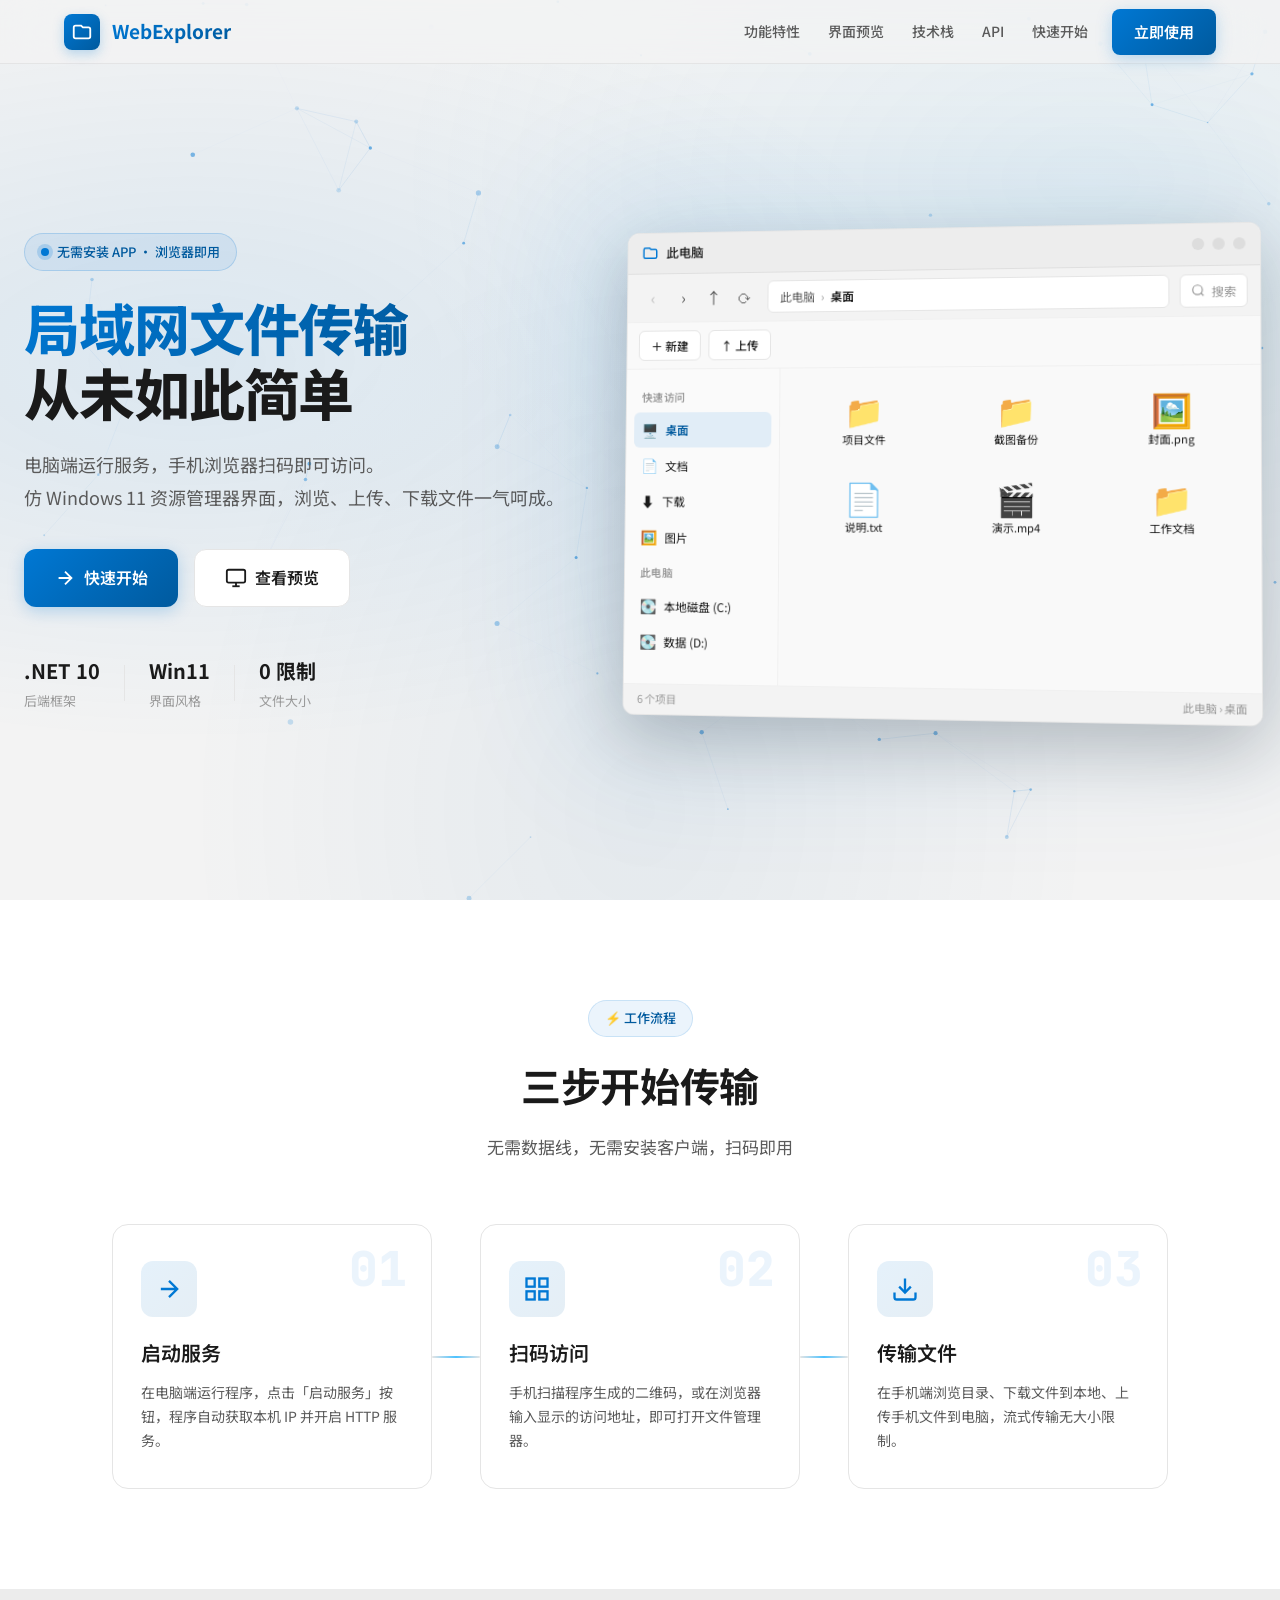
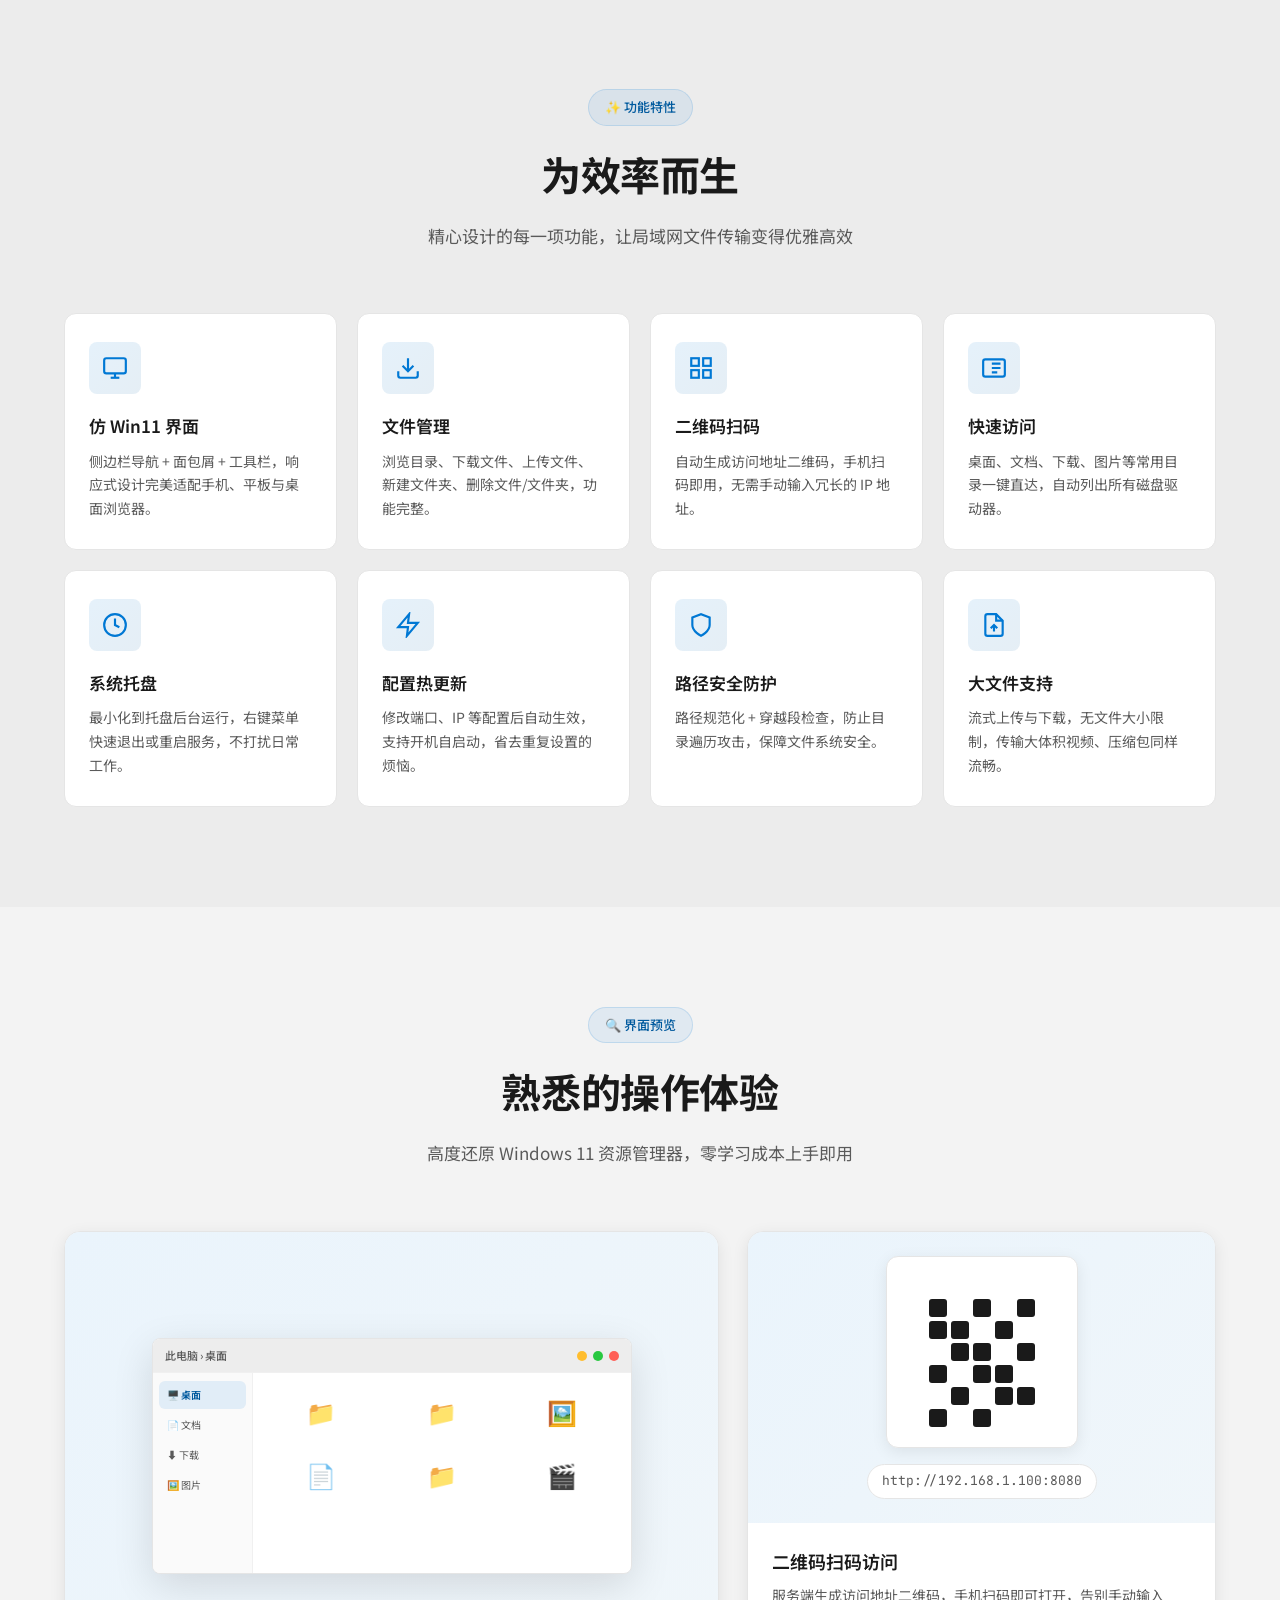
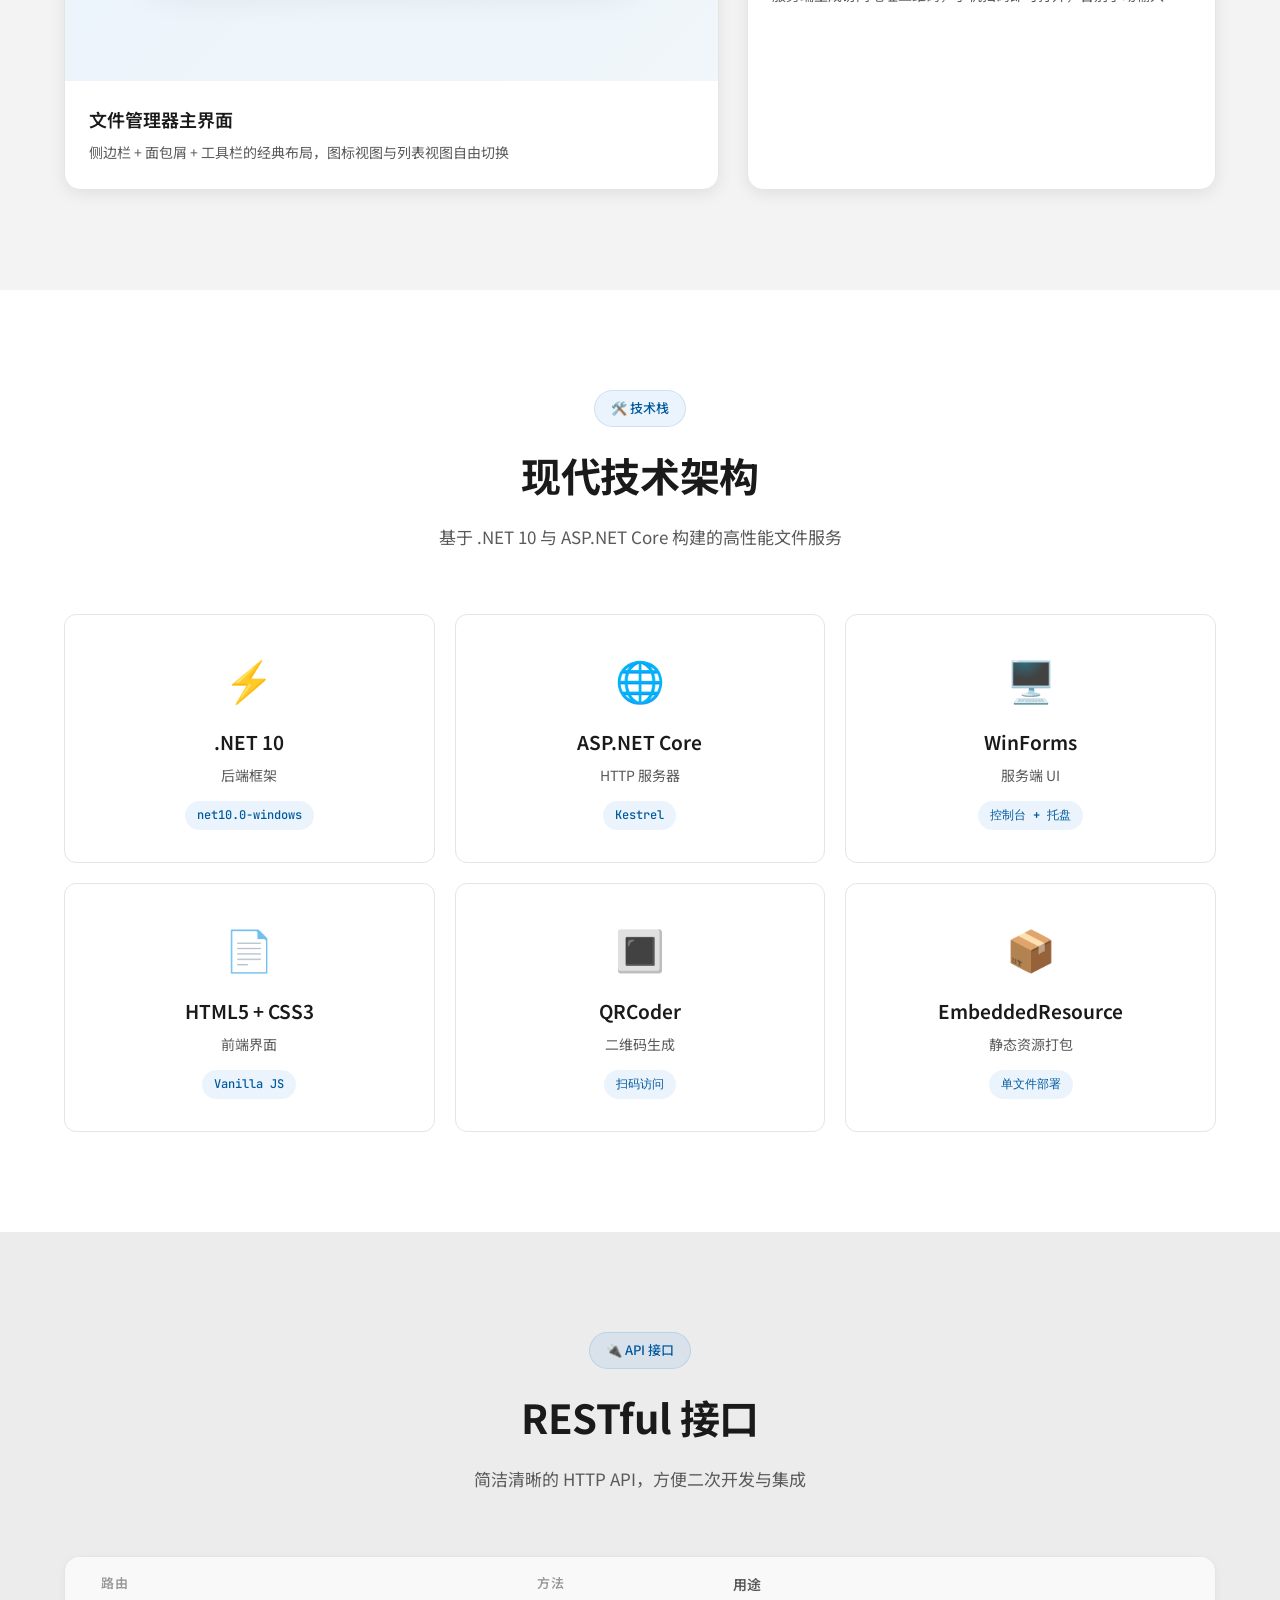
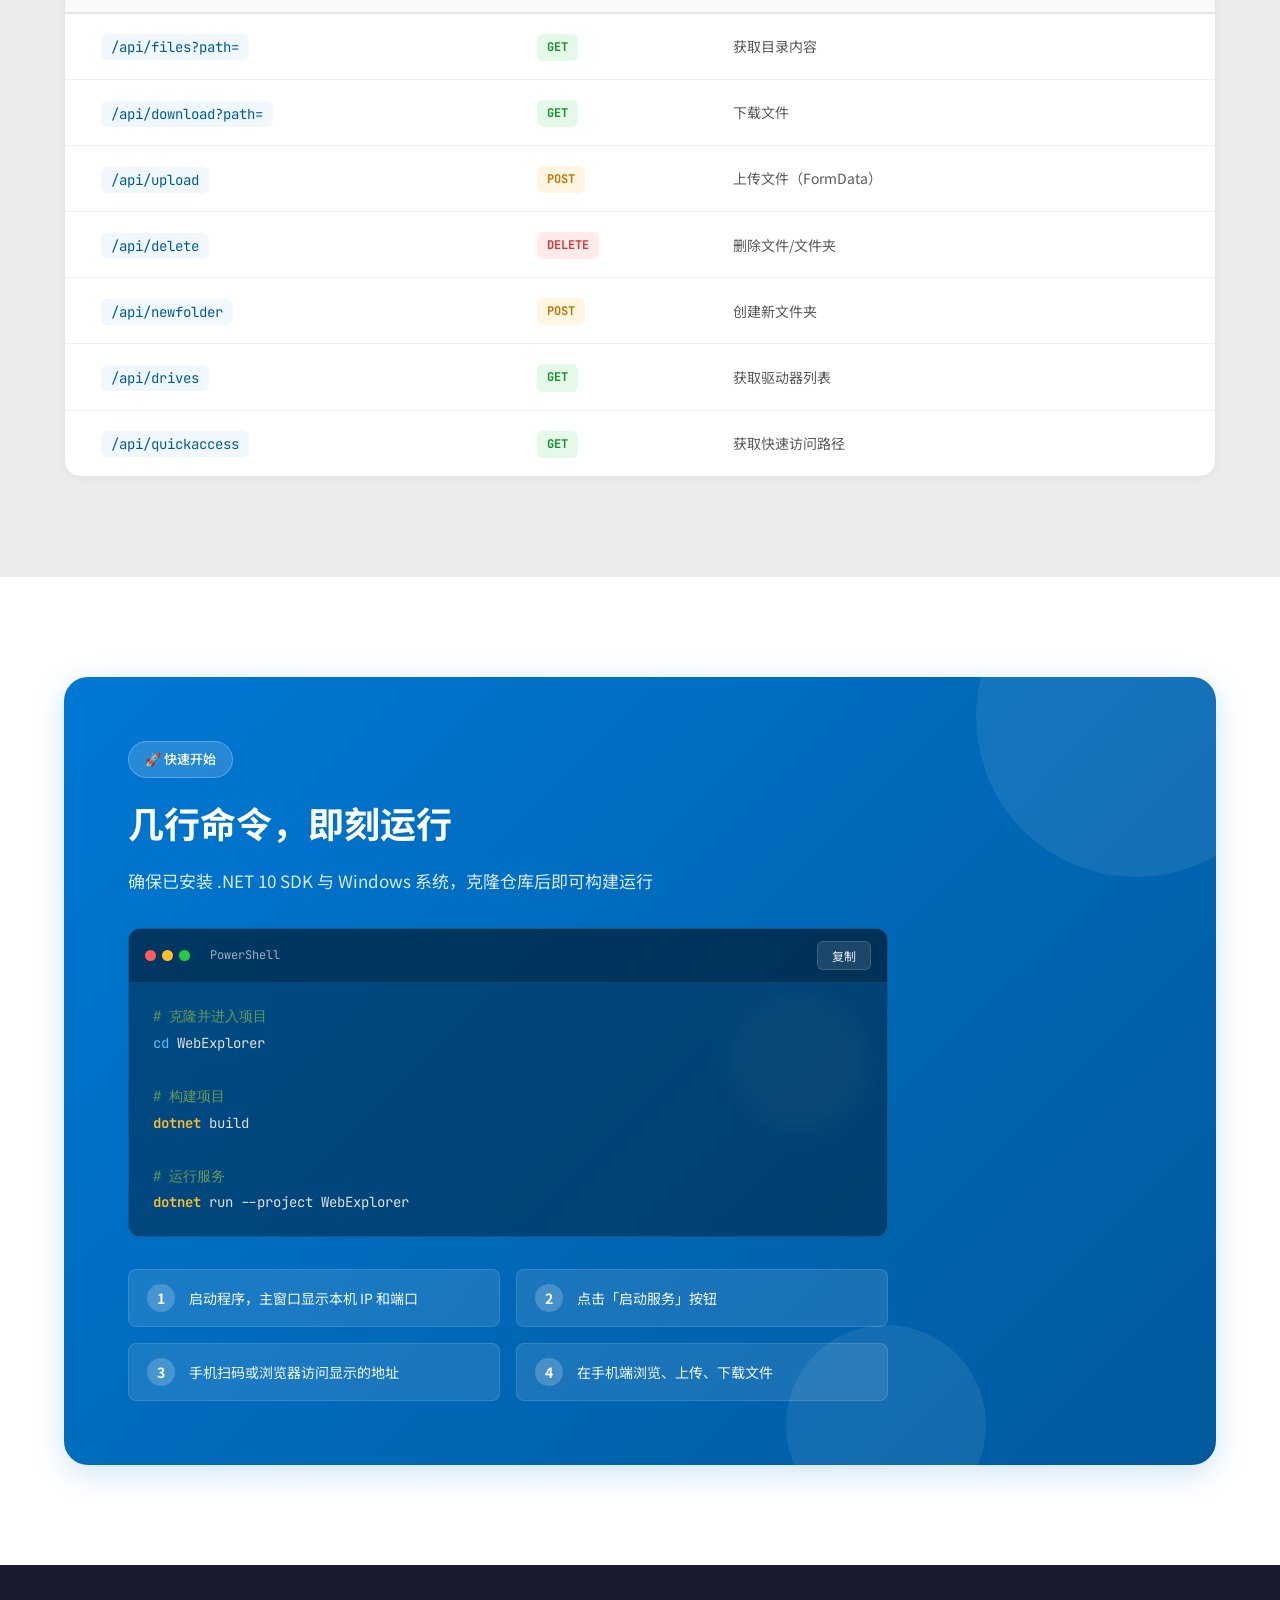
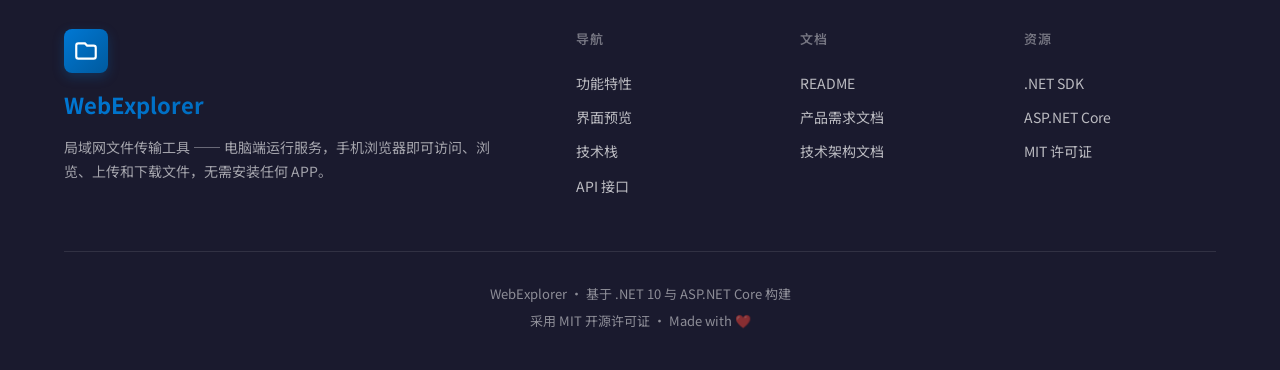
==== index.html @ f59bd594 "website" ====
<!DOCTYPE html>
<html lang="zh-CN">
<head>
    <meta charset="UTF-8">
    <meta name="viewport" content="width=device-width, initial-scale=1.0">
    <title>WebExplorer - 局域网文件传输工具</title>
    <meta name="description" content="电脑端运行服务，手机浏览器即可访问、浏览、上传和下载文件，无需安装任何 APP。">
    <link rel="stylesheet" href="styles.css">
    <link href="https://fonts.googleapis.com/css2?family=Noto+Sans+SC:wght@400;500;600;700;800&family=JetBrains+Mono:wght@400;500&display=swap" rel="stylesheet">
</head>
<body>
    <!-- 粒子背景画布 -->
    <canvas id="particleCanvas"></canvas>

    <!-- 导航栏 -->
    <nav class="navbar" id="navbar">
        <div class="nav-container">
            <div class="nav-brand">
                <div class="nav-logo">
                    <svg viewBox="0 0 24 24" fill="none" stroke="currentColor" stroke-width="2">
                        <path d="M3 7v10a2 2 0 002 2h14a2 2 0 002-2V9a2 2 0 00-2-2h-6l-2-2H5a2 2 0 00-2 2z"/>
                    </svg>
                </div>
                <span class="nav-title">WebExplorer</span>
            </div>
            <div class="nav-links">
                <a href="#features" class="nav-link">功能特性</a>
                <a href="#preview" class="nav-link">界面预览</a>
                <a href="#tech" class="nav-link">技术栈</a>
                <a href="#api" class="nav-link">API</a>
                <a href="#start" class="nav-link">快速开始</a>
            </div>
            <a href="#start" class="btn btn-primary nav-cta">
                <span>立即使用</span>
            </a>
            <button class="nav-menu-btn" id="navMenuBtn" aria-label="菜单">
                <span></span>
            </button>
        </div>
        <!-- 移动端菜单 -->
        <div class="nav-mobile" id="navMobile">
            <a href="#features" class="nav-mobile-link">功能特性</a>
            <a href="#preview" class="nav-mobile-link">界面预览</a>
            <a href="#tech" class="nav-mobile-link">技术栈</a>
            <a href="#api" class="nav-mobile-link">API</a>
            <a href="#start" class="nav-mobile-link">快速开始</a>
        </div>
    </nav>

    <!-- 英雄区域 -->
    <section class="hero">
        <div class="hero-bg"></div>
        <div class="hero-content">
            <div class="hero-badge">
                <span class="badge-dot"></span>
                <span>无需安装 APP · 浏览器即用</span>
            </div>
            <h1 class="hero-title">
                <span class="gradient-text">局域网文件传输</span>
                <br>从未如此简单
            </h1>
            <p class="hero-description">
                电脑端运行服务，手机浏览器扫码即可访问。<br>
                仿 Windows 11 资源管理器界面，浏览、上传、下载文件一气呵成。
            </p>
            <div class="hero-buttons">
                <a href="#start" class="btn btn-primary btn-large">
                    <svg class="btn-icon" viewBox="0 0 24 24" fill="none" stroke="currentColor" stroke-width="2">
                        <path d="M5 12h14M12 5l7 7-7 7"/>
                    </svg>
                    <span>快速开始</span>
                </a>
                <a href="#preview" class="btn btn-secondary btn-large">
                    <svg class="btn-icon" viewBox="0 0 24 24" fill="none" stroke="currentColor" stroke-width="2">
                        <rect x="2" y="3" width="20" height="14" rx="2"/>
                        <line x1="8" y1="21" x2="16" y2="21"/>
                        <line x1="12" y1="17" x2="12" y2="21"/>
                    </svg>
                    <span>查看预览</span>
                </a>
            </div>
            <div class="hero-stats">
                <div class="stat-item">
                    <span class="stat-value">.NET 10</span>
                    <span class="stat-label">后端框架</span>
                </div>
                <div class="stat-divider"></div>
                <div class="stat-item">
                    <span class="stat-value">Win11</span>
                    <span class="stat-label">界面风格</span>
                </div>
                <div class="stat-divider"></div>
                <div class="stat-item">
                    <span class="stat-value">0 限制</span>
                    <span class="stat-label">文件大小</span>
                </div>
            </div>
        </div>
        <!-- Win11 资源管理器 CSS 模型 -->
        <div class="hero-mockup">
            <div class="mockup-glow"></div>
            <div class="explorer-window">
                <div class="explorer-titlebar">
                    <div class="titlebar-left">
                        <div class="titlebar-icon">
                            <svg viewBox="0 0 24 24" fill="none" stroke="currentColor" stroke-width="2">
                                <path d="M3 7v10a2 2 0 002 2h14a2 2 0 002-2V9a2 2 0 00-2-2h-6l-2-2H5a2 2 0 00-2 2z"/>
                            </svg>
                        </div>
                        <span>此电脑</span>
                    </div>
                    <div class="titlebar-controls">
                        <span class="ctrl-min"></span>
                        <span class="ctrl-max"></span>
                        <span class="ctrl-close"></span>
                    </div>
                </div>
                <div class="explorer-toolbar">
                    <div class="toolbar-nav-btns">
                        <span class="tb-btn disabled">‹</span>
                        <span class="tb-btn">›</span>
                        <span class="tb-btn">↑</span>
                        <span class="tb-btn">⟳</span>
                    </div>
                    <div class="toolbar-address">
                        <span class="addr-crumb">此电脑</span>
                        <span class="addr-sep">›</span>
                        <span class="addr-crumb active">桌面</span>
                    </div>
                    <div class="toolbar-search">
                        <svg viewBox="0 0 24 24" width="14" height="14" fill="none" stroke="currentColor" stroke-width="2"><circle cx="11" cy="11" r="8"/><line x1="21" y1="21" x2="16.65" y2="16.65"/></svg>
                        <span>搜索</span>
                    </div>
                </div>
                <div class="explorer-actionbar">
                    <span class="action-chip">＋ 新建</span>
                    <span class="action-chip">↑ 上传</span>
                </div>
                <div class="explorer-body">
                    <div class="explorer-sidebar">
                        <div class="sb-section">快速访问</div>
                        <div class="sb-item active">
                            <span class="sb-icon">🖥️</span> 桌面
                        </div>
                        <div class="sb-item">
                            <span class="sb-icon">📄</span> 文档
                        </div>
                        <div class="sb-item">
                            <span class="sb-icon">⬇️</span> 下载
                        </div>
                        <div class="sb-item">
                            <span class="sb-icon">🖼️</span> 图片
                        </div>
                        <div class="sb-section">此电脑</div>
                        <div class="sb-item">
                            <span class="sb-icon">💽</span> 本地磁盘 (C:)
                        </div>
                        <div class="sb-item">
                            <span class="sb-icon">💽</span> 数据 (D:)
                        </div>
                    </div>
                    <div class="explorer-files">
                        <div class="file-tile folder">
                            <div class="file-icon">📁</div>
                            <div class="file-name">项目文件</div>
                        </div>
                        <div class="file-tile folder">
                            <div class="file-icon">📁</div>
                            <div class="file-name">截图备份</div>
                        </div>
                        <div class="file-tile">
                            <div class="file-icon img">🖼️</div>
                            <div class="file-name">封面.png</div>
                        </div>
                        <div class="file-tile">
                            <div class="file-icon doc">📄</div>
                            <div class="file-name">说明.txt</div>
                        </div>
                        <div class="file-tile">
                            <div class="file-icon vid">🎬</div>
                            <div class="file-name">演示.mp4</div>
                        </div>
                        <div class="file-tile folder">
                            <div class="file-icon">📁</div>
                            <div class="file-name">工作文档</div>
                        </div>
                    </div>
                </div>
                <div class="explorer-statusbar">
                    <span>6 个项目</span>
                    <span class="sb-status-path">此电脑 › 桌面</span>
                </div>
            </div>
        </div>
    </section>

    <!-- 工作流程 -->
    <section class="workflow">
        <div class="container">
            <div class="section-header">
                <span class="section-badge">⚡ 工作流程</span>
                <h2 class="section-title">三步开始传输</h2>
                <p class="section-description">无需数据线，无需安装客户端，扫码即用</p>
            </div>
            <div class="workflow-steps">
                <div class="step-card">
                    <div class="step-number">01</div>
                    <div class="step-icon">
                        <svg viewBox="0 0 24 24" fill="none" stroke="currentColor" stroke-width="2">
                            <path d="M5 12h14M12 5l7 7-7 7"/>
                        </svg>
                    </div>
                    <h3 class="step-title">启动服务</h3>
                    <p class="step-desc">在电脑端运行程序，点击「启动服务」按钮，程序自动获取本机 IP 并开启 HTTP 服务。</p>
                </div>
                <div class="step-connector"></div>
                <div class="step-card">
                    <div class="step-number">02</div>
                    <div class="step-icon">
                        <svg viewBox="0 0 24 24" fill="none" stroke="currentColor" stroke-width="2">
                            <rect x="3" y="3" width="7" height="7"/>
                            <rect x="14" y="3" width="7" height="7"/>
                            <rect x="3" y="14" width="7" height="7"/>
                            <rect x="14" y="14" width="7" height="7"/>
                        </svg>
                    </div>
                    <h3 class="step-title">扫码访问</h3>
                    <p class="step-desc">手机扫描程序生成的二维码，或在浏览器输入显示的访问地址，即可打开文件管理器。</p>
                </div>
                <div class="step-connector"></div>
                <div class="step-card">
                    <div class="step-number">03</div>
                    <div class="step-icon">
                        <svg viewBox="0 0 24 24" fill="none" stroke="currentColor" stroke-width="2">
                            <path d="M21 15v4a2 2 0 01-2 2H5a2 2 0 01-2-2v-4"/>
                            <polyline points="7 10 12 15 17 10"/>
                            <line x1="12" y1="15" x2="12" y2="3"/>
                        </svg>
                    </div>
                    <h3 class="step-title">传输文件</h3>
                    <p class="step-desc">在手机端浏览目录、下载文件到本地、上传手机文件到电脑，流式传输无大小限制。</p>
                </div>
            </div>
        </div>
    </section>

    <!-- 功能特性 -->
    <section class="features" id="features">
        <div class="container">
            <div class="section-header">
                <span class="section-badge">✨ 功能特性</span>
                <h2 class="section-title">为效率而生</h2>
                <p class="section-description">精心设计的每一项功能，让局域网文件传输变得优雅高效</p>
            </div>
            <div class="features-grid">
                <div class="feature-card">
                    <div class="feature-icon">
                        <svg viewBox="0 0 24 24" fill="none" stroke="currentColor" stroke-width="2">
                            <rect x="2" y="3" width="20" height="14" rx="2"/>
                            <line x1="8" y1="21" x2="16" y2="21"/>
                            <line x1="12" y1="17" x2="12" y2="21"/>
                        </svg>
                    </div>
                    <h3 class="feature-title">仿 Win11 界面</h3>
                    <p class="feature-description">侧边栏导航 + 面包屑 + 工具栏，响应式设计完美适配手机、平板与桌面浏览器。</p>
                </div>
                <div class="feature-card">
                    <div class="feature-icon">
                        <svg viewBox="0 0 24 24" fill="none" stroke="currentColor" stroke-width="2">
                            <path d="M21 15v4a2 2 0 01-2 2H5a2 2 0 01-2-2v-4"/>
                            <polyline points="7 10 12 15 17 10"/>
                            <line x1="12" y1="15" x2="12" y2="3"/>
                        </svg>
                    </div>
                    <h3 class="feature-title">文件管理</h3>
                    <p class="feature-description">浏览目录、下载文件、上传文件、新建文件夹、删除文件/文件夹，功能完整。</p>
                </div>
                <div class="feature-card">
                    <div class="feature-icon">
                        <svg viewBox="0 0 24 24" fill="none" stroke="currentColor" stroke-width="2">
                            <rect x="3" y="3" width="7" height="7"/>
                            <rect x="14" y="3" width="7" height="7"/>
                            <rect x="3" y="14" width="7" height="7"/>
                            <rect x="14" y="14" width="7" height="7"/>
                        </svg>
                    </div>
                    <h3 class="feature-title">二维码扫码</h3>
                    <p class="feature-description">自动生成访问地址二维码，手机扫码即用，无需手动输入冗长的 IP 地址。</p>
                </div>
                <div class="feature-card">
                    <div class="feature-icon">
                        <svg viewBox="0 0 24 24" fill="none" stroke="currentColor" stroke-width="2">
                            <rect x="2" y="4" width="20" height="16" rx="2"/>
                            <path d="M6 8h.01M6 12h.01M6 16h.01"/>
                            <path d="M10 8h8M10 12h8M10 16h5"/>
                        </svg>
                    </div>
                    <h3 class="feature-title">快速访问</h3>
                    <p class="feature-description">桌面、文档、下载、图片等常用目录一键直达，自动列出所有磁盘驱动器。</p>
                </div>
                <div class="feature-card">
                    <div class="feature-icon">
                        <svg viewBox="0 0 24 24" fill="none" stroke="currentColor" stroke-width="2">
                            <circle cx="12" cy="12" r="10"/>
                            <polyline points="12 6 12 12 16 14"/>
                        </svg>
                    </div>
                    <h3 class="feature-title">系统托盘</h3>
                    <p class="feature-description">最小化到托盘后台运行，右键菜单快速退出或重启服务，不打扰日常工作。</p>
                </div>
                <div class="feature-card">
                    <div class="feature-icon">
                        <svg viewBox="0 0 24 24" fill="none" stroke="currentColor" stroke-width="2">
                            <path d="M13 2L3 14h9l-1 8 10-12h-9l1-8z"/>
                        </svg>
                    </div>
                    <h3 class="feature-title">配置热更新</h3>
                    <p class="feature-description">修改端口、IP 等配置后自动生效，支持开机自启动，省去重复设置的烦恼。</p>
                </div>
                <div class="feature-card">
                    <div class="feature-icon">
                        <svg viewBox="0 0 24 24" fill="none" stroke="currentColor" stroke-width="2">
                            <path d="M12 22s8-4 8-10V5l-8-3-8 3v7c0 6 8 10 8 10z"/>
                        </svg>
                    </div>
                    <h3 class="feature-title">路径安全防护</h3>
                    <p class="feature-description">路径规范化 + 穿越段检查，防止目录遍历攻击，保障文件系统安全。</p>
                </div>
                <div class="feature-card">
                    <div class="feature-icon">
                        <svg viewBox="0 0 24 24" fill="none" stroke="currentColor" stroke-width="2">
                            <path d="M14 2H6a2 2 0 00-2 2v16a2 2 0 002 2h12a2 2 0 002-2V8z"/>
                            <polyline points="14 2 14 8 20 8"/>
                            <line x1="12" y1="18" x2="12" y2="12"/>
                            <polyline points="9 15 12 12 15 15"/>
                        </svg>
                    </div>
                    <h3 class="feature-title">大文件支持</h3>
                    <p class="feature-description">流式上传与下载，无文件大小限制，传输大体积视频、压缩包同样流畅。</p>
                </div>
            </div>
        </div>
    </section>

    <!-- 界面预览 -->
    <section class="preview" id="preview">
        <div class="container">
            <div class="section-header">
                <span class="section-badge">🔍 界面预览</span>
                <h2 class="section-title">熟悉的操作体验</h2>
                <p class="section-description">高度还原 Windows 11 资源管理器，零学习成本上手即用</p>
            </div>
            <div class="preview-showcase">
                <div class="preview-card preview-main">
                    <div class="preview-image-wrapper">
                        <div class="preview-mockup-mini">
                            <div class="mini-window">
                                <div class="mini-titlebar">
                                    <span>此电脑 › 桌面</span>
                                    <div class="mini-controls"><span></span><span></span><span></span></div>
                                </div>
                                <div class="mini-body">
                                    <div class="mini-sidebar">
                                        <div class="mini-sb-item active">🖥️ 桌面</div>
                                        <div class="mini-sb-item">📄 文档</div>
                                        <div class="mini-sb-item">⬇️ 下载</div>
                                        <div class="mini-sb-item">🖼️ 图片</div>
                                    </div>
                                    <div class="mini-files">
                                        <div class="mini-file">📁</div>
                                        <div class="mini-file">📁</div>
                                        <div class="mini-file">🖼️</div>
                                        <div class="mini-file">📄</div>
                                        <div class="mini-file">📁</div>
                                        <div class="mini-file">🎬</div>
                                    </div>
                                </div>
                            </div>
                        </div>
                    </div>
                    <div class="preview-info">
                        <h3>文件管理器主界面</h3>
                        <p>侧边栏 + 面包屑 + 工具栏的经典布局，图标视图与列表视图自由切换</p>
                    </div>
                </div>
                <div class="preview-card preview-side">
                    <div class="preview-image-wrapper">
                        <div class="qr-mockup">
                            <div class="qr-grid">
                                <span></span><span></span><span></span><span></span><span></span><span></span><span></span>
                                <span></span><span class="on"></span><span></span><span class="on"></span><span></span><span class="on"></span><span></span>
                                <span></span><span class="on"></span><span class="on"></span><span></span><span class="on"></span><span></span><span></span>
                                <span></span><span></span><span class="on"></span><span class="on"></span><span></span><span class="on"></span><span></span>
                                <span></span><span class="on"></span><span></span><span class="on"></span><span class="on"></span><span></span><span></span>
                                <span></span><span></span><span class="on"></span><span></span><span class="on"></span><span class="on"></span><span></span>
                                <span></span><span class="on"></span><span></span><span class="on"></span><span></span><span></span><span></span>
                            </div>
                            <div class="qr-label">http://192.168.1.100:8080</div>
                        </div>
                    </div>
                    <div class="preview-info">
                        <h3>二维码扫码访问</h3>
                        <p>服务端生成访问地址二维码，手机扫码即可打开，告别手动输入</p>
                    </div>
                </div>
            </div>
        </div>
    </section>

    <!-- 技术栈 -->
    <section class="tech" id="tech">
        <div class="container">
            <div class="section-header">
                <span class="section-badge">🛠️ 技术栈</span>
                <h2 class="section-title">现代技术架构</h2>
                <p class="section-description">基于 .NET 10 与 ASP.NET Core 构建的高性能文件服务</p>
            </div>
            <div class="tech-grid">
                <div class="tech-card">
                    <div class="tech-icon">⚡</div>
                    <h3>.NET 10</h3>
                    <p>后端框架</p>
                    <span class="tech-tag">net10.0-windows</span>
                </div>
                <div class="tech-card">
                    <div class="tech-icon">🌐</div>
                    <h3>ASP.NET Core</h3>
                    <p>HTTP 服务器</p>
                    <span class="tech-tag">Kestrel</span>
                </div>
                <div class="tech-card">
                    <div class="tech-icon">🖥️</div>
                    <h3>WinForms</h3>
                    <p>服务端 UI</p>
                    <span class="tech-tag">控制台 + 托盘</span>
                </div>
                <div class="tech-card">
                    <div class="tech-icon">📄</div>
                    <h3>HTML5 + CSS3</h3>
                    <p>前端界面</p>
                    <span class="tech-tag">Vanilla JS</span>
                </div>
                <div class="tech-card">
                    <div class="tech-icon">🔳</div>
                    <h3>QRCoder</h3>
                    <p>二维码生成</p>
                    <span class="tech-tag">扫码访问</span>
                </div>
                <div class="tech-card">
                    <div class="tech-icon">📦</div>
                    <h3>EmbeddedResource</h3>
                    <p>静态资源打包</p>
                    <span class="tech-tag">单文件部署</span>
                </div>
            </div>
        </div>
    </section>

    <!-- API 接口 -->
    <section class="api" id="api">
        <div class="container">
            <div class="section-header">
                <span class="section-badge">🔌 API 接口</span>
                <h2 class="section-title">RESTful 接口</h2>
                <p class="section-description">简洁清晰的 HTTP API，方便二次开发与集成</p>
            </div>
            <div class="api-table">
                <div class="api-header">
                    <div class="api-col api-col-route">路由</div>
                    <div class="api-col api-col-method">方法</div>
                    <div class="api-col api-col-desc">用途</div>
                </div>
                <div class="api-row">
                    <div class="api-col api-col-route"><code>/api/files?path=</code></div>
                    <div class="api-col api-col-method"><span class="method-get">GET</span></div>
                    <div class="api-col api-col-desc">获取目录内容</div>
                </div>
                <div class="api-row">
                    <div class="api-col api-col-route"><code>/api/download?path=</code></div>
                    <div class="api-col api-col-method"><span class="method-get">GET</span></div>
                    <div class="api-col api-col-desc">下载文件</div>
                </div>
                <div class="api-row">
                    <div class="api-col api-col-route"><code>/api/upload</code></div>
                    <div class="api-col api-col-method"><span class="method-post">POST</span></div>
                    <div class="api-col api-col-desc">上传文件（FormData）</div>
                </div>
                <div class="api-row">
                    <div class="api-col api-col-route"><code>/api/delete</code></div>
                    <div class="api-col api-col-method"><span class="method-delete">DELETE</span></div>
                    <div class="api-col api-col-desc">删除文件/文件夹</div>
                </div>
                <div class="api-row">
                    <div class="api-col api-col-route"><code>/api/newfolder</code></div>
                    <div class="api-col api-col-method"><span class="method-post">POST</span></div>
                    <div class="api-col api-col-desc">创建新文件夹</div>
                </div>
                <div class="api-row">
                    <div class="api-col api-col-route"><code>/api/drives</code></div>
                    <div class="api-col api-col-method"><span class="method-get">GET</span></div>
                    <div class="api-col api-col-desc">获取驱动器列表</div>
                </div>
                <div class="api-row">
                    <div class="api-col api-col-route"><code>/api/quickaccess</code></div>
                    <div class="api-col api-col-method"><span class="method-get">GET</span></div>
                    <div class="api-col api-col-desc">获取快速访问路径</div>
                </div>
            </div>
        </div>
    </section>

    <!-- 快速开始 -->
    <section class="start" id="start">
        <div class="container">
            <div class="start-card">
                <div class="start-content">
                    <span class="section-badge">🚀 快速开始</span>
                    <h2 class="start-title">几行命令，即刻运行</h2>
                    <p class="start-desc">确保已安装 .NET 10 SDK 与 Windows 系统，克隆仓库后即可构建运行</p>
                    <div class="code-block">
                        <div class="code-header">
                            <span class="code-dots"><i></i><i></i><i></i></span>
                            <span class="code-title">PowerShell</span>
                            <button class="code-copy" id="codeCopy">复制</button>
                        </div>
                        <pre><code><span class="c-comment"># 克隆并进入项目</span>
<span class="c-fn">cd</span> WebExplorer

<span class="c-comment"># 构建项目</span>
<span class="c-cmd">dotnet</span> build

<span class="c-comment"># 运行服务</span>
<span class="c-cmd">dotnet</span> run --project WebExplorer</code></pre>
                    </div>
                    <div class="start-steps">
                        <div class="start-step">
                            <span class="step-num">1</span>
                            <span>启动程序，主窗口显示本机 IP 和端口</span>
                        </div>
                        <div class="start-step">
                            <span class="step-num">2</span>
                            <span>点击「启动服务」按钮</span>
                        </div>
                        <div class="start-step">
                            <span class="step-num">3</span>
                            <span>手机扫码或浏览器访问显示的地址</span>
                        </div>
                        <div class="start-step">
                            <span class="step-num">4</span>
                            <span>在手机端浏览、上传、下载文件</span>
                        </div>
                    </div>
                </div>
                <div class="start-decoration">
                    <div class="deco-circle"></div>
                    <div class="deco-circle"></div>
                    <div class="deco-circle"></div>
                </div>
            </div>
        </div>
    </section>

    <!-- 页脚 -->
    <footer class="footer">
        <div class="container">
            <div class="footer-content">
                <div class="footer-brand">
                    <div class="footer-logo">
                        <svg viewBox="0 0 24 24" fill="none" stroke="currentColor" stroke-width="2">
                            <path d="M3 7v10a2 2 0 002 2h14a2 2 0 002-2V9a2 2 0 00-2-2h-6l-2-2H5a2 2 0 00-2 2z"/>
                        </svg>
                    </div>
                    <span class="footer-title">WebExplorer</span>
                    <p class="footer-desc">局域网文件传输工具 —— 电脑端运行服务，手机浏览器即可访问、浏览、上传和下载文件，无需安装任何 APP。</p>
                </div>
                <div class="footer-links">
                    <div class="footer-links-group">
                        <h4>导航</h4>
                        <a href="#features">功能特性</a>
                        <a href="#preview">界面预览</a>
                        <a href="#tech">技术栈</a>
                        <a href="#api">API 接口</a>
                    </div>
                    <div class="footer-links-group">
                        <h4>文档</h4>
                        <a href="../README.md">README</a>
                        <a href="../documents/prd.md">产品需求文档</a>
                        <a href="../documents/tech-architecture.md">技术架构文档</a>
                    </div>
                    <div class="footer-links-group">
                        <h4>资源</h4>
                        <a href="https://dotnet.microsoft.com/" target="_blank">.NET SDK</a>
                        <a href="https://learn.microsoft.com/aspnet/core" target="_blank">ASP.NET Core</a>
                        <a href="../LICENSE.txt">MIT 许可证</a>
                    </div>
                </div>
            </div>
            <div class="footer-bottom">
                <p>WebExplorer · 基于 .NET 10 与 ASP.NET Core 构建</p>
                <p>采用 MIT 开源许可证 · Made with ❤️</p>
            </div>
        </div>
    </footer>

    <script src="script.js"></script>
</body>
</html>
---- styles.css ----
/* ============================================
   WebExplorer 网站样式
   基于 Fluent Design 设计系统 · Windows 11 风格
   ============================================ */

/* CSS 变量定义 */
:root {
    /* 主题色 - Windows 蓝 */
    --we-blue: #0078D4;
    --we-blue-light: #4CC2FF;
    --we-blue-dark: #005A9E;
    --we-blue-gradient: linear-gradient(135deg, #0078D4 0%, #005A9E 100%);
    --we-blue-glow: rgba(0, 120, 212, 0.25);

    /* 中性色 */
    --bg-primary: #F3F3F3;
    --bg-secondary: #ECECEC;
    --bg-card: #FFFFFF;
    --bg-dark: #1A1A2E;
    --text-primary: #1A1A1A;
    --text-secondary: #5A5A5A;
    --text-muted: #999999;
    --border-color: #E5E5E5;
    --border-light: #F0F0F0;

    /* 阴影 */
    --shadow-sm: 0 2px 8px rgba(0, 0, 0, 0.04);
    --shadow-md: 0 4px 16px rgba(0, 0, 0, 0.08);
    --shadow-lg: 0 12px 40px rgba(0, 0, 0, 0.12);
    --shadow-blue: 0 8px 32px rgba(0, 120, 212, 0.2);
    --shadow-window: 0 24px 64px rgba(0, 0, 0, 0.18);

    /* 圆角 */
    --radius-sm: 6px;
    --radius-md: 8px;
    --radius-lg: 12px;
    --radius-xl: 16px;
    --radius-2xl: 24px;

    /* 过渡 */
    --transition-fast: 0.15s ease;
    --transition-normal: 0.3s cubic-bezier(0.4, 0, 0.2, 1);
    --transition-slow: 0.5s ease;

    /* 布局 */
    --container-max: 1200px;
    --nav-height: 64px;
}

/* 重置样式 */
*, *::before, *::after {
    margin: 0;
    padding: 0;
    box-sizing: border-box;
}

html {
    scroll-behavior: smooth;
}

body {
    font-family: 'Noto Sans SC', -apple-system, BlinkMacSystemFont, 'Segoe UI', sans-serif;
    background: var(--bg-primary);
    color: var(--text-primary);
    line-height: 1.6;
    overflow-x: hidden;
}

a {
    text-decoration: none;
    color: inherit;
}

/* 粒子背景画布 */
#particleCanvas {
    position: fixed;
    top: 0;
    left: 0;
    width: 100%;
    height: 100%;
    z-index: 0;
    pointer-events: none;
}

/* ============================================
   导航栏
   ============================================ */
.navbar {
    position: fixed;
    top: 0;
    left: 0;
    right: 0;
    height: var(--nav-height);
    background: rgba(243, 243, 243, 0.8);
    backdrop-filter: blur(24px) saturate(180%);
    -webkit-backdrop-filter: blur(24px) saturate(180%);
    border-bottom: 1px solid rgba(0, 0, 0, 0.06);
    z-index: 1000;
    transition: var(--transition-normal);
}

.navbar.scrolled {
    background: rgba(243, 243, 243, 0.95);
    box-shadow: var(--shadow-sm);
}

.nav-container {
    max-width: var(--container-max);
    height: 100%;
    margin: 0 auto;
    padding: 0 24px;
    display: flex;
    align-items: center;
    justify-content: space-between;
    gap: 24px;
}

.nav-brand {
    display: flex;
    align-items: center;
    gap: 12px;
}

.nav-logo {
    width: 36px;
    height: 36px;
    background: var(--we-blue-gradient);
    border-radius: var(--radius-md);
    display: flex;
    align-items: center;
    justify-content: center;
    color: white;
    box-shadow: 0 4px 12px var(--we-blue-glow);
}

.nav-logo svg {
    width: 22px;
    height: 22px;
}

.nav-title {
    font-size: 19px;
    font-weight: 700;
    background: var(--we-blue-gradient);
    -webkit-background-clip: text;
    -webkit-text-fill-color: transparent;
    background-clip: text;
}

.nav-links {
    display: flex;
    align-items: center;
    gap: 28px;
    margin-left: auto;
}

.nav-link {
    font-size: 14px;
    font-weight: 500;
    color: var(--text-secondary);
    transition: var(--transition-fast);
    position: relative;
}

.nav-link::after {
    content: '';
    position: absolute;
    bottom: -6px;
    left: 0;
    width: 0;
    height: 2px;
    background: var(--we-blue);
    border-radius: 2px;
    transition: var(--transition-fast);
}

.nav-link:hover {
    color: var(--we-blue);
}

.nav-link:hover::after {
    width: 100%;
}

.nav-cta {
    padding: 9px 18px;
    font-size: 14px;
}

.nav-menu-btn {
    display: none;
    flex-direction: column;
    justify-content: center;
    gap: 5px;
    width: 40px;
    height: 40px;
    background: transparent;
    border: none;
    cursor: pointer;
}

.nav-menu-btn span {
    display: block;
    width: 22px;
    height: 2px;
    background: var(--text-primary);
    border-radius: 2px;
    transition: var(--transition-fast);
}

.nav-mobile {
    display: none;
    flex-direction: column;
    background: var(--bg-card);
    border-top: 1px solid var(--border-color);
    padding: 12px 24px;
}

.nav-mobile.open {
    display: flex;
}

.nav-mobile-link {
    padding: 14px 0;
    font-size: 15px;
    font-weight: 500;
    color: var(--text-secondary);
    border-bottom: 1px solid var(--border-light);
    transition: var(--transition-fast);
}

.nav-mobile-link:hover {
    color: var(--we-blue);
}

/* ============================================
   按钮
   ============================================ */
.btn {
    display: inline-flex;
    align-items: center;
    justify-content: center;
    gap: 8px;
    padding: 11px 22px;
    font-size: 15px;
    font-weight: 600;
    border-radius: var(--radius-md);
    border: none;
    cursor: pointer;
    transition: var(--transition-normal);
    font-family: inherit;
}

.btn-icon {
    width: 20px;
    height: 20px;
}

.btn-primary {
    background: var(--we-blue-gradient);
    color: white;
    box-shadow: 0 4px 16px var(--we-blue-glow);
}

.btn-primary:hover {
    transform: translateY(-2px);
    box-shadow: 0 8px 24px rgba(0, 120, 212, 0.35);
}

.btn-secondary {
    background: var(--bg-card);
    color: var(--text-primary);
    border: 1px solid var(--border-color);
}

.btn-secondary:hover {
    background: var(--bg-secondary);
    border-color: var(--we-blue-light);
    transform: translateY(-2px);
}

.btn-large {
    padding: 15px 30px;
    font-size: 16px;
    border-radius: var(--radius-lg);
}

.btn-large .btn-icon {
    width: 22px;
    height: 22px;
}

/* ============================================
   通用容器
   ============================================ */
.container {
    max-width: var(--container-max);
    margin: 0 auto;
    padding: 0 24px;
    position: relative;
    z-index: 1;
}

section {
    padding: 100px 0;
    position: relative;
}

.section-header {
    text-align: center;
    margin-bottom: 64px;
}

.section-badge {
    display: inline-flex;
    align-items: center;
    gap: 6px;
    padding: 7px 16px;
    background: rgba(0, 120, 212, 0.08);
    border: 1px solid rgba(0, 120, 212, 0.15);
    border-radius: 100px;
    font-size: 13px;
    font-weight: 500;
    color: var(--we-blue-dark);
    margin-bottom: 16px;
}

.section-title {
    font-size: 40px;
    font-weight: 700;
    margin-bottom: 16px;
    color: var(--text-primary);
    letter-spacing: -0.01em;
}

.section-description {
    font-size: 17px;
    color: var(--text-secondary);
    max-width: 600px;
    margin: 0 auto;
}

/* ============================================
   英雄区域
   ============================================ */
.hero {
    position: relative;
    min-height: 100vh;
    display: flex;
    align-items: center;
    padding: calc(var(--nav-height) + 40px) 24px 60px;
    overflow: hidden;
}

.hero-bg {
    position: absolute;
    inset: 0;
    background:
        radial-gradient(ellipse at 15% 40%, rgba(0, 120, 212, 0.1) 0%, transparent 50%),
        radial-gradient(ellipse at 85% 20%, rgba(76, 194, 255, 0.08) 0%, transparent 45%),
        radial-gradient(ellipse at 50% 90%, rgba(0, 90, 158, 0.06) 0%, transparent 50%);
    pointer-events: none;
}

.hero-content {
    position: relative;
    z-index: 2;
    max-width: 560px;
    flex-shrink: 0;
}

.hero-badge {
    display: inline-flex;
    align-items: center;
    gap: 8px;
    padding: 8px 16px;
    background: rgba(0, 120, 212, 0.08);
    border: 1px solid rgba(0, 120, 212, 0.2);
    border-radius: 100px;
    font-size: 13px;
    font-weight: 500;
    color: var(--we-blue-dark);
    margin-bottom: 24px;
}

.badge-dot {
    width: 8px;
    height: 8px;
    background: var(--we-blue);
    border-radius: 50%;
    box-shadow: 0 0 0 4px rgba(0, 120, 212, 0.2);
    animation: pulse 2s infinite;
}

@keyframes pulse {
    0%, 100% { box-shadow: 0 0 0 4px rgba(0, 120, 212, 0.2); }
    50% { box-shadow: 0 0 0 8px rgba(0, 120, 212, 0.05); }
}

.hero-title {
    font-size: 56px;
    font-weight: 800;
    line-height: 1.15;
    margin-bottom: 24px;
    letter-spacing: -0.02em;
}

.gradient-text {
    background: var(--we-blue-gradient);
    -webkit-background-clip: text;
    -webkit-text-fill-color: transparent;
    background-clip: text;
}

.hero-description {
    font-size: 18px;
    color: var(--text-secondary);
    line-height: 1.8;
    margin-bottom: 36px;
}

.hero-buttons {
    display: flex;
    gap: 16px;
    margin-bottom: 48px;
    flex-wrap: wrap;
}

.hero-stats {
    display: flex;
    align-items: center;
    gap: 24px;
}

.stat-item {
    display: flex;
    flex-direction: column;
    gap: 4px;
}

.stat-value {
    font-size: 20px;
    font-weight: 700;
    color: var(--text-primary);
}

.stat-label {
    font-size: 13px;
    color: var(--text-muted);
}

.stat-divider {
    width: 1px;
    height: 36px;
    background: var(--border-color);
}

/* ============================================
   Win11 资源管理器 CSS 模型
   ============================================ */
.hero-mockup {
    position: relative;
    flex: 1;
    max-width: 640px;
    margin-left: auto;
    z-index: 2;
}

.mockup-glow {
    position: absolute;
    inset: -30px;
    background: var(--we-blue-gradient);
    border-radius: var(--radius-2xl);
    opacity: 0.12;
    filter: blur(70px);
    z-index: -1;
}

.explorer-window {
    background: #F9F9F9;
    border-radius: var(--radius-lg);
    box-shadow: var(--shadow-window);
    border: 1px solid rgba(0, 0, 0, 0.08);
    overflow: hidden;
    transform: perspective(1400px) rotateY(-6deg) rotateX(2deg);
    transition: transform 0.6s cubic-bezier(0.4, 0, 0.2, 1);
}

.explorer-window:hover {
    transform: perspective(1400px) rotateY(-2deg) rotateX(1deg);
}

/* 标题栏 */
.explorer-titlebar {
    display: flex;
    align-items: center;
    justify-content: space-between;
    padding: 10px 14px;
    background: #EDEDED;
    border-bottom: 1px solid rgba(0, 0, 0, 0.06);
}

.titlebar-left {
    display: flex;
    align-items: center;
    gap: 8px;
    font-size: 13px;
    font-weight: 500;
    color: var(--text-primary);
}

.titlebar-icon {
    width: 18px;
    height: 18px;
    color: var(--we-blue);
}

.titlebar-icon svg {
    width: 100%;
    height: 100%;
}

.titlebar-controls {
    display: flex;
    gap: 8px;
}

.titlebar-controls span {
    width: 12px;
    height: 12px;
    border-radius: 50%;
    background: #ddd;
}

.ctrl-min { background: #FFBD2E; }
.ctrl-max { background: #28C840; }
.ctrl-close { background: #FF5F57; }

/* 工具栏 */
.explorer-toolbar {
    display: flex;
    align-items: center;
    gap: 10px;
    padding: 8px 12px;
    background: #F3F3F3;
    border-bottom: 1px solid var(--border-light);
}

.toolbar-nav-btns {
    display: flex;
    gap: 4px;
}

.tb-btn {
    width: 28px;
    height: 28px;
    display: flex;
    align-items: center;
    justify-content: center;
    border-radius: var(--radius-sm);
    font-size: 16px;
    color: var(--text-secondary);
    background: transparent;
    transition: var(--transition-fast);
    cursor: default;
}

.tb-btn:not(.disabled):hover {
    background: rgba(0, 0, 0, 0.05);
    color: var(--text-primary);
}

.tb-btn.disabled {
    opacity: 0.35;
}

.toolbar-address {
    flex: 1;
    display: flex;
    align-items: center;
    gap: 6px;
    padding: 6px 12px;
    background: white;
    border: 1px solid var(--border-color);
    border-radius: var(--radius-sm);
    font-size: 12px;
}

.addr-crumb {
    color: var(--text-secondary);
}

.addr-crumb.active {
    color: var(--text-primary);
    font-weight: 600;
}

.addr-sep {
    color: var(--text-muted);
}

.toolbar-search {
    display: flex;
    align-items: center;
    gap: 6px;
    padding: 6px 10px;
    background: white;
    border: 1px solid var(--border-color);
    border-radius: var(--radius-sm);
    font-size: 12px;
    color: var(--text-muted);
}

/* 操作栏 */
.explorer-actionbar {
    display: flex;
    gap: 8px;
    padding: 8px 12px;
    background: #F9F9F9;
    border-bottom: 1px solid var(--border-light);
}

.action-chip {
    display: inline-flex;
    align-items: center;
    padding: 5px 12px;
    background: white;
    border: 1px solid var(--border-color);
    border-radius: var(--radius-sm);
    font-size: 12px;
    font-weight: 500;
    color: var(--text-primary);
    transition: var(--transition-fast);
    cursor: default;
}

.action-chip:hover {
    background: var(--we-blue);
    color: white;
    border-color: var(--we-blue);
}

/* 主体 */
.explorer-body {
    display: flex;
    min-height: 320px;
}

.explorer-sidebar {
    width: 160px;
    background: #FAFAFA;
    border-right: 1px solid var(--border-light);
    padding: 10px 8px;
}

.sb-section {
    font-size: 11px;
    font-weight: 600;
    color: var(--text-muted);
    padding: 10px 8px 6px;
    text-transform: uppercase;
    letter-spacing: 0.04em;
}

.sb-item {
    display: flex;
    align-items: center;
    gap: 8px;
    padding: 7px 8px;
    border-radius: var(--radius-sm);
    font-size: 12px;
    color: var(--text-primary);
    transition: var(--transition-fast);
    cursor: default;
}

.sb-item:hover {
    background: rgba(0, 0, 0, 0.04);
}

.sb-item.active {
    background: rgba(0, 120, 212, 0.1);
    color: var(--we-blue-dark);
    font-weight: 600;
}

.sb-icon {
    font-size: 14px;
}

.explorer-files {
    flex: 1;
    padding: 14px;
    display: grid;
    grid-template-columns: repeat(3, 1fr);
    gap: 8px;
    align-content: start;
}

.file-tile {
    display: flex;
    flex-direction: column;
    align-items: center;
    gap: 6px;
    padding: 12px 8px;
    border-radius: var(--radius-sm);
    transition: var(--transition-fast);
    cursor: default;
}

.file-tile:hover {
    background: rgba(0, 120, 212, 0.06);
}

.file-icon {
    font-size: 32px;
    line-height: 1;
}

.file-name {
    font-size: 11px;
    color: var(--text-primary);
    text-align: center;
    max-width: 100%;
    overflow: hidden;
    text-overflow: ellipsis;
    white-space: nowrap;
}

/* 状态栏 */
.explorer-statusbar {
    display: flex;
    align-items: center;
    gap: 16px;
    padding: 6px 14px;
    background: #F3F3F3;
    border-top: 1px solid var(--border-light);
    font-size: 11px;
    color: var(--text-muted);
}

.sb-status-path {
    margin-left: auto;
}

/* ============================================
   工作流程
   ============================================ */
.workflow {
    background: var(--bg-card);
}

.workflow-steps {
    display: flex;
    align-items: stretch;
    gap: 0;
    justify-content: center;
}

.step-card {
    flex: 1;
    max-width: 320px;
    background: var(--bg-card);
    border: 1px solid var(--border-color);
    border-radius: var(--radius-xl);
    padding: 36px 28px;
    position: relative;
    transition: var(--transition-normal);
}

.step-card:hover {
    transform: translateY(-4px);
    box-shadow: var(--shadow-md);
    border-color: var(--we-blue-light);
}

.step-number {
    position: absolute;
    top: 20px;
    right: 24px;
    font-size: 48px;
    font-weight: 800;
    color: rgba(0, 120, 212, 0.08);
    line-height: 1;
    font-family: 'JetBrains Mono', monospace;
}

.step-icon {
    width: 56px;
    height: 56px;
    background: linear-gradient(135deg, rgba(0, 120, 212, 0.1) 0%, rgba(0, 90, 158, 0.1) 100%);
    border-radius: var(--radius-lg);
    display: flex;
    align-items: center;
    justify-content: center;
    margin-bottom: 20px;
    color: var(--we-blue);
}

.step-icon svg {
    width: 28px;
    height: 28px;
}

.step-title {
    font-size: 20px;
    font-weight: 600;
    margin-bottom: 12px;
    color: var(--text-primary);
}

.step-desc {
    font-size: 14px;
    color: var(--text-secondary);
    line-height: 1.7;
}

.step-connector {
    width: 48px;
    display: flex;
    align-items: center;
    justify-content: center;
    flex-shrink: 0;
}

.step-connector::before {
    content: '';
    width: 100%;
    height: 2px;
    background: linear-gradient(90deg, var(--border-color), var(--we-blue-light), var(--border-color));
    border-radius: 2px;
}

/* ============================================
   功能特性
   ============================================ */
.features {
    background: var(--bg-secondary);
}

.features-grid {
    display: grid;
    grid-template-columns: repeat(4, 1fr);
    gap: 20px;
}

.feature-card {
    background: var(--bg-card);
    border-radius: var(--radius-lg);
    padding: 28px 24px;
    border: 1px solid var(--border-color);
    transition: var(--transition-normal);
}

.feature-card:hover {
    transform: translateY(-4px);
    box-shadow: var(--shadow-md);
    border-color: var(--we-blue-light);
}

.feature-icon {
    width: 52px;
    height: 52px;
    background: linear-gradient(135deg, rgba(0, 120, 212, 0.1) 0%, rgba(0, 90, 158, 0.1) 100%);
    border-radius: var(--radius-md);
    display: flex;
    align-items: center;
    justify-content: center;
    margin-bottom: 18px;
    color: var(--we-blue);
}

.feature-icon svg {
    width: 26px;
    height: 26px;
}

.feature-title {
    font-size: 17px;
    font-weight: 600;
    margin-bottom: 10px;
    color: var(--text-primary);
}

.feature-description {
    font-size: 14px;
    color: var(--text-secondary);
    line-height: 1.7;
}

/* ============================================
   界面预览
   ============================================ */
.preview-showcase {
    display: flex;
    gap: 28px;
    align-items: stretch;
}

.preview-card {
    background: var(--bg-card);
    border-radius: var(--radius-xl);
    overflow: hidden;
    border: 1px solid var(--border-color);
    box-shadow: var(--shadow-md);
    transition: var(--transition-normal);
}

.preview-card:hover {
    box-shadow: var(--shadow-lg);
    transform: translateY(-4px);
}

.preview-main {
    flex: 1.4;
}

.preview-side {
    flex: 1;
}

.preview-image-wrapper {
    position: relative;
    overflow: hidden;
    background: linear-gradient(135deg, #EAF4FC 0%, #F0F6FA 100%);
    aspect-ratio: 16/10;
    display: flex;
    align-items: center;
    justify-content: center;
    padding: 24px;
}

.preview-main .preview-image-wrapper {
    aspect-ratio: 16/11;
}

/* 迷你资源管理器模型 */
.preview-mockup-mini {
    width: 100%;
    max-width: 480px;
}

.mini-window {
    background: white;
    border-radius: var(--radius-md);
    box-shadow: var(--shadow-lg);
    overflow: hidden;
    border: 1px solid var(--border-color);
}

.mini-titlebar {
    display: flex;
    align-items: center;
    justify-content: space-between;
    padding: 8px 12px;
    background: #EDEDED;
    border-bottom: 1px solid var(--border-light);
    font-size: 11px;
    font-weight: 500;
    color: var(--text-secondary);
}

.mini-controls {
    display: flex;
    gap: 6px;
}

.mini-controls span {
    width: 10px;
    height: 10px;
    border-radius: 50%;
    background: #ddd;
}

.mini-controls span:nth-child(1) { background: #FFBD2E; }
.mini-controls span:nth-child(2) { background: #28C840; }
.mini-controls span:nth-child(3) { background: #FF5F57; }

.mini-body {
    display: flex;
    min-height: 200px;
}

.mini-sidebar {
    width: 100px;
    background: #FAFAFA;
    border-right: 1px solid var(--border-light);
    padding: 8px 6px;
}

.mini-sb-item {
    padding: 6px 8px;
    border-radius: var(--radius-sm);
    font-size: 10px;
    color: var(--text-secondary);
    margin-bottom: 2px;
}

.mini-sb-item.active {
    background: rgba(0, 120, 212, 0.1);
    color: var(--we-blue-dark);
    font-weight: 600;
}

.mini-files {
    flex: 1;
    padding: 12px;
    display: grid;
    grid-template-columns: repeat(3, 1fr);
    gap: 8px;
    align-content: start;
}

.mini-file {
    font-size: 24px;
    text-align: center;
    padding: 8px 4px;
    border-radius: var(--radius-sm);
    transition: var(--transition-fast);
}

.mini-file:hover {
    background: rgba(0, 120, 212, 0.06);
}

/* 二维码模型 */
.qr-mockup {
    display: flex;
    flex-direction: column;
    align-items: center;
    gap: 16px;
}

.qr-grid {
    display: grid;
    grid-template-columns: repeat(7, 1fr);
    gap: 4px;
    padding: 20px;
    background: white;
    border-radius: var(--radius-lg);
    box-shadow: var(--shadow-md);
    border: 1px solid var(--border-color);
}

.qr-grid span {
    width: 18px;
    height: 18px;
    border-radius: 3px;
    background: transparent;
}

.qr-grid span.on {
    background: var(--text-primary);
}

.qr-label {
    font-family: 'JetBrains Mono', monospace;
    font-size: 13px;
    color: var(--text-secondary);
    background: var(--bg-card);
    padding: 6px 14px;
    border-radius: 100px;
    border: 1px solid var(--border-color);
}

.preview-info {
    padding: 24px;
}

.preview-info h3 {
    font-size: 18px;
    font-weight: 600;
    margin-bottom: 8px;
    color: var(--text-primary);
}

.preview-info p {
    font-size: 14px;
    color: var(--text-secondary);
    line-height: 1.7;
}

/* ============================================
   技术栈
   ============================================ */
.tech {
    background: var(--bg-card);
}

.tech-grid {
    display: grid;
    grid-template-columns: repeat(3, 1fr);
    gap: 20px;
}

.tech-card {
    background: var(--bg-card);
    border: 1px solid var(--border-color);
    border-radius: var(--radius-lg);
    padding: 32px 28px;
    text-align: center;
    transition: var(--transition-normal);
}

.tech-card:hover {
    transform: translateY(-4px);
    box-shadow: var(--shadow-md);
    border-color: var(--we-blue-light);
}

.tech-icon {
    font-size: 40px;
    margin-bottom: 16px;
}

.tech-card h3 {
    font-size: 19px;
    font-weight: 600;
    margin-bottom: 6px;
    color: var(--text-primary);
}

.tech-card p {
    font-size: 14px;
    color: var(--text-secondary);
    margin-bottom: 14px;
}

.tech-tag {
    display: inline-block;
    padding: 5px 12px;
    background: rgba(0, 120, 212, 0.08);
    border-radius: 100px;
    font-size: 12px;
    font-weight: 500;
    color: var(--we-blue-dark);
    font-family: 'JetBrains Mono', monospace;
}

/* ============================================
   API 接口表格
   ============================================ */
.api {
    background: var(--bg-secondary);
}

.api-table {
    background: var(--bg-card);
    border-radius: var(--radius-xl);
    overflow: hidden;
    border: 1px solid var(--border-color);
    box-shadow: var(--shadow-sm);
}

.api-header {
    display: flex;
    background: #F9F9F9;
    border-bottom: 2px solid var(--border-color);
    padding: 16px 24px;
    font-size: 13px;
    font-weight: 600;
    color: var(--text-muted);
    text-transform: uppercase;
    letter-spacing: 0.04em;
}

.api-row {
    display: flex;
    align-items: center;
    padding: 18px 24px;
    border-bottom: 1px solid var(--border-light);
    transition: var(--transition-fast);
}

.api-row:last-child {
    border-bottom: none;
}

.api-row:hover {
    background: rgba(0, 120, 212, 0.03);
}

.api-col {
    padding: 0 12px;
}

.api-col-route {
    flex: 1.2;
}

.api-col-method {
    flex: 0.5;
    min-width: 90px;
}

.api-col-desc {
    flex: 1.3;
    color: var(--text-secondary);
    font-size: 14px;
}

.api-col-route code {
    font-family: 'JetBrains Mono', monospace;
    font-size: 14px;
    color: var(--text-primary);
    background: rgba(0, 120, 212, 0.06);
    padding: 4px 10px;
    border-radius: var(--radius-sm);
    color: var(--we-blue-dark);
}

.method-get,
.method-post,
.method-delete {
    display: inline-block;
    padding: 4px 10px;
    border-radius: var(--radius-sm);
    font-size: 12px;
    font-weight: 700;
    font-family: 'JetBrains Mono', monospace;
}

.method-get {
    background: rgba(40, 200, 64, 0.12);
    color: #1A8E2E;
}

.method-post {
    background: rgba(255, 189, 46, 0.15);
    color: #B8780A;
}

.method-delete {
    background: rgba(255, 95, 87, 0.12);
    color: #D63838;
}

/* ============================================
   快速开始
   ============================================ */
.start {
    background: var(--bg-card);
}

.start-card {
    position: relative;
    background: linear-gradient(135deg, #0078D4 0%, #005A9E 100%);
    border-radius: var(--radius-2xl);
    padding: 64px;
    overflow: hidden;
    box-shadow: var(--shadow-blue);
}

.start-content {
    position: relative;
    z-index: 1;
    max-width: 760px;
}

.start-content .section-badge {
    background: rgba(255, 255, 255, 0.15);
    border-color: rgba(255, 255, 255, 0.25);
    color: white;
}

.start-title {
    font-size: 36px;
    font-weight: 700;
    margin-bottom: 16px;
    color: white;
}

.start-desc {
    font-size: 17px;
    color: rgba(255, 255, 255, 0.85);
    margin-bottom: 32px;
    line-height: 1.7;
}

/* 代码块 */
.code-block {
    background: rgba(0, 0, 0, 0.35);
    border-radius: var(--radius-lg);
    overflow: hidden;
    border: 1px solid rgba(255, 255, 255, 0.1);
    margin-bottom: 32px;
    backdrop-filter: blur(10px);
}

.code-header {
    display: flex;
    align-items: center;
    gap: 12px;
    padding: 12px 16px;
    background: rgba(0, 0, 0, 0.25);
    border-bottom: 1px solid rgba(255, 255, 255, 0.08);
}

.code-dots {
    display: flex;
    gap: 6px;
}

.code-dots i {
    width: 11px;
    height: 11px;
    border-radius: 50%;
    display: block;
}

.code-dots i:nth-child(1) { background: #FF5F57; }
.code-dots i:nth-child(2) { background: #FFBD2E; }
.code-dots i:nth-child(3) { background: #28C840; }

.code-title {
    font-size: 12px;
    color: rgba(255, 255, 255, 0.6);
    font-family: 'JetBrains Mono', monospace;
    margin-left: 8px;
}

.code-copy {
    margin-left: auto;
    background: rgba(255, 255, 255, 0.1);
    border: 1px solid rgba(255, 255, 255, 0.15);
    color: rgba(255, 255, 255, 0.9);
    padding: 5px 14px;
    border-radius: var(--radius-sm);
    font-size: 12px;
    cursor: pointer;
    transition: var(--transition-fast);
    font-family: inherit;
}

.code-copy:hover {
    background: rgba(255, 255, 255, 0.2);
}

.code-copy.copied {
    background: #28C840;
    border-color: #28C840;
}

.code-block pre {
    padding: 20px 24px;
    overflow-x: auto;
}

.code-block code {
    font-family: 'JetBrains Mono', monospace;
    font-size: 14px;
    line-height: 1.9;
    color: #E0E0E0;
}

.c-comment { color: #6A9955; }
.c-fn { color: #4CC2FF; }
.c-cmd { color: #FFBD2E; font-weight: 600; }

/* 步骤列表 */
.start-steps {
    display: grid;
    grid-template-columns: repeat(2, 1fr);
    gap: 16px;
}

.start-step {
    display: flex;
    align-items: center;
    gap: 14px;
    padding: 14px 18px;
    background: rgba(255, 255, 255, 0.1);
    border-radius: var(--radius-md);
    border: 1px solid rgba(255, 255, 255, 0.12);
    font-size: 14px;
    color: rgba(255, 255, 255, 0.95);
}

.step-num {
    width: 28px;
    height: 28px;
    background: rgba(255, 255, 255, 0.2);
    border-radius: 50%;
    display: flex;
    align-items: center;
    justify-content: center;
    font-weight: 700;
    font-size: 14px;
    flex-shrink: 0;
}

/* 装饰圆 */
.start-decoration {
    position: absolute;
    inset: 0;
    pointer-events: none;
    overflow: hidden;
}

.deco-circle {
    position: absolute;
    border-radius: 50%;
    background: rgba(255, 255, 255, 0.08);
}

.deco-circle:nth-child(1) {
    width: 320px;
    height: 320px;
    top: -120px;
    right: -80px;
}

.deco-circle:nth-child(2) {
    width: 200px;
    height: 200px;
    bottom: -60px;
    right: 20%;
}

.deco-circle:nth-child(3) {
    width: 140px;
    height: 140px;
    top: 40%;
    right: 30%;
    background: rgba(255, 255, 255, 0.05);
}

/* ============================================
   页脚
   ============================================ */
.footer {
    background: var(--bg-dark);
    color: white;
    padding: 64px 0 32px;
}

.footer-content {
    display: grid;
    grid-template-columns: 1.4fr 2fr;
    gap: 64px;
    margin-bottom: 48px;
}

.footer-brand {
    display: flex;
    flex-direction: column;
    gap: 14px;
}

.footer-logo {
    width: 44px;
    height: 44px;
    background: var(--we-blue-gradient);
    border-radius: var(--radius-md);
    display: flex;
    align-items: center;
    justify-content: center;
    color: white;
    box-shadow: 0 4px 12px var(--we-blue-glow);
}

.footer-logo svg {
    width: 26px;
    height: 26px;
}

.footer-title {
    font-size: 22px;
    font-weight: 700;
    background: var(--we-blue-gradient);
    -webkit-background-clip: text;
    -webkit-text-fill-color: transparent;
    background-clip: text;
}

.footer-desc {
    font-size: 14px;
    color: rgba(255, 255, 255, 0.6);
    line-height: 1.7;
}

.footer-links {
    display: grid;
    grid-template-columns: repeat(3, 1fr);
    gap: 32px;
}

.footer-links-group h4 {
    font-size: 13px;
    font-weight: 600;
    text-transform: uppercase;
    letter-spacing: 0.05em;
    color: rgba(255, 255, 255, 0.4);
    margin-bottom: 16px;
}

.footer-links-group a {
    display: block;
    font-size: 14px;
    color: rgba(255, 255, 255, 0.7);
    padding: 6px 0;
    transition: var(--transition-fast);
}

.footer-links-group a:hover {
    color: var(--we-blue-light);
}

.footer-bottom {
    padding-top: 32px;
    border-top: 1px solid rgba(255, 255, 255, 0.1);
    text-align: center;
}

.footer-bottom p {
    font-size: 13px;
    color: rgba(255, 255, 255, 0.5);
    margin-bottom: 6px;
}

/* ============================================
   滚动动画
   ============================================ */
.animate-on-scroll {
    opacity: 0;
    transform: translateY(30px);
    transition: opacity 0.7s ease, transform 0.7s ease;
}

.animate-on-scroll.visible {
    opacity: 1;
    transform: translateY(0);
}

/* ============================================
   响应式设计
   ============================================ */
@media (max-width: 1100px) {
    .hero {
        flex-direction: column;
        text-align: center;
        padding-top: calc(var(--nav-height) + 60px);
        gap: 48px;
    }

    .hero-content {
        max-width: 640px;
    }

    .hero-buttons {
        justify-content: center;
    }

    .hero-stats {
        justify-content: center;
    }

    .hero-mockup {
        max-width: 100%;
        width: 100%;
    }

    .features-grid {
        grid-template-columns: repeat(2, 1fr);
    }
}

@media (max-width: 992px) {
    .nav-links {
        display: none;
    }

    .nav-cta {
        display: none;
    }

    .nav-menu-btn {
        display: flex;
    }

    .preview-showcase {
        flex-direction: column;
    }

    .workflow-steps {
        flex-direction: column;
        align-items: center;
        gap: 16px;
    }

    .step-card {
        width: 100%;
        max-width: 480px;
    }

    .step-connector {
        width: 2px;
        height: 32px;
    }

    .step-connector::before {
        width: 2px;
        height: 100%;
        background: linear-gradient(180deg, var(--border-color), var(--we-blue-light), var(--border-color));
    }

    .tech-grid {
        grid-template-columns: repeat(2, 1fr);
    }

    .footer-content {
        grid-template-columns: 1fr;
        gap: 40px;
    }
}

@media (max-width: 768px) {
    section {
        padding: 64px 0;
    }

    .section-title {
        font-size: 30px;
    }

    .section-description {
        font-size: 15px;
    }

    .hero-title {
        font-size: 38px;
    }

    .hero-description {
        font-size: 16px;
    }

    .hero-buttons {
        flex-direction: column;
        align-items: center;
    }

    .btn-large {
        width: 100%;
        max-width: 280px;
    }

    .hero-stats {
        flex-wrap: wrap;
        gap: 16px;
        justify-content: center;
    }

    .stat-divider {
        display: none;
    }

    .features-grid {
        grid-template-columns: 1fr;
    }

    .tech-grid {
        grid-template-columns: 1fr;
    }

    .start-card {
        padding: 40px 24px;
    }

    .start-title {
        font-size: 28px;
    }

    .start-steps {
        grid-template-columns: 1fr;
    }

    .footer-links {
        grid-template-columns: 1fr;
        gap: 24px;
    }

    /* API 表格横向滚动 */
    .api-table {
        overflow-x: auto;
    }

    .api-header,
    .api-row {
        min-width: 560px;
    }

    /* 模型简化 */
    .explorer-sidebar {
        width: 130px;
    }

    .explorer-files {
        grid-template-columns: repeat(2, 1fr);
    }
}

@media (max-width: 480px) {
    .hero-title {
        font-size: 32px;
    }

    .hero-stats {
        flex-direction: column;
        gap: 12px;
    }

    .explorer-window {
        transform: none;
    }

    .explorer-window:hover {
        transform: none;
    }
}
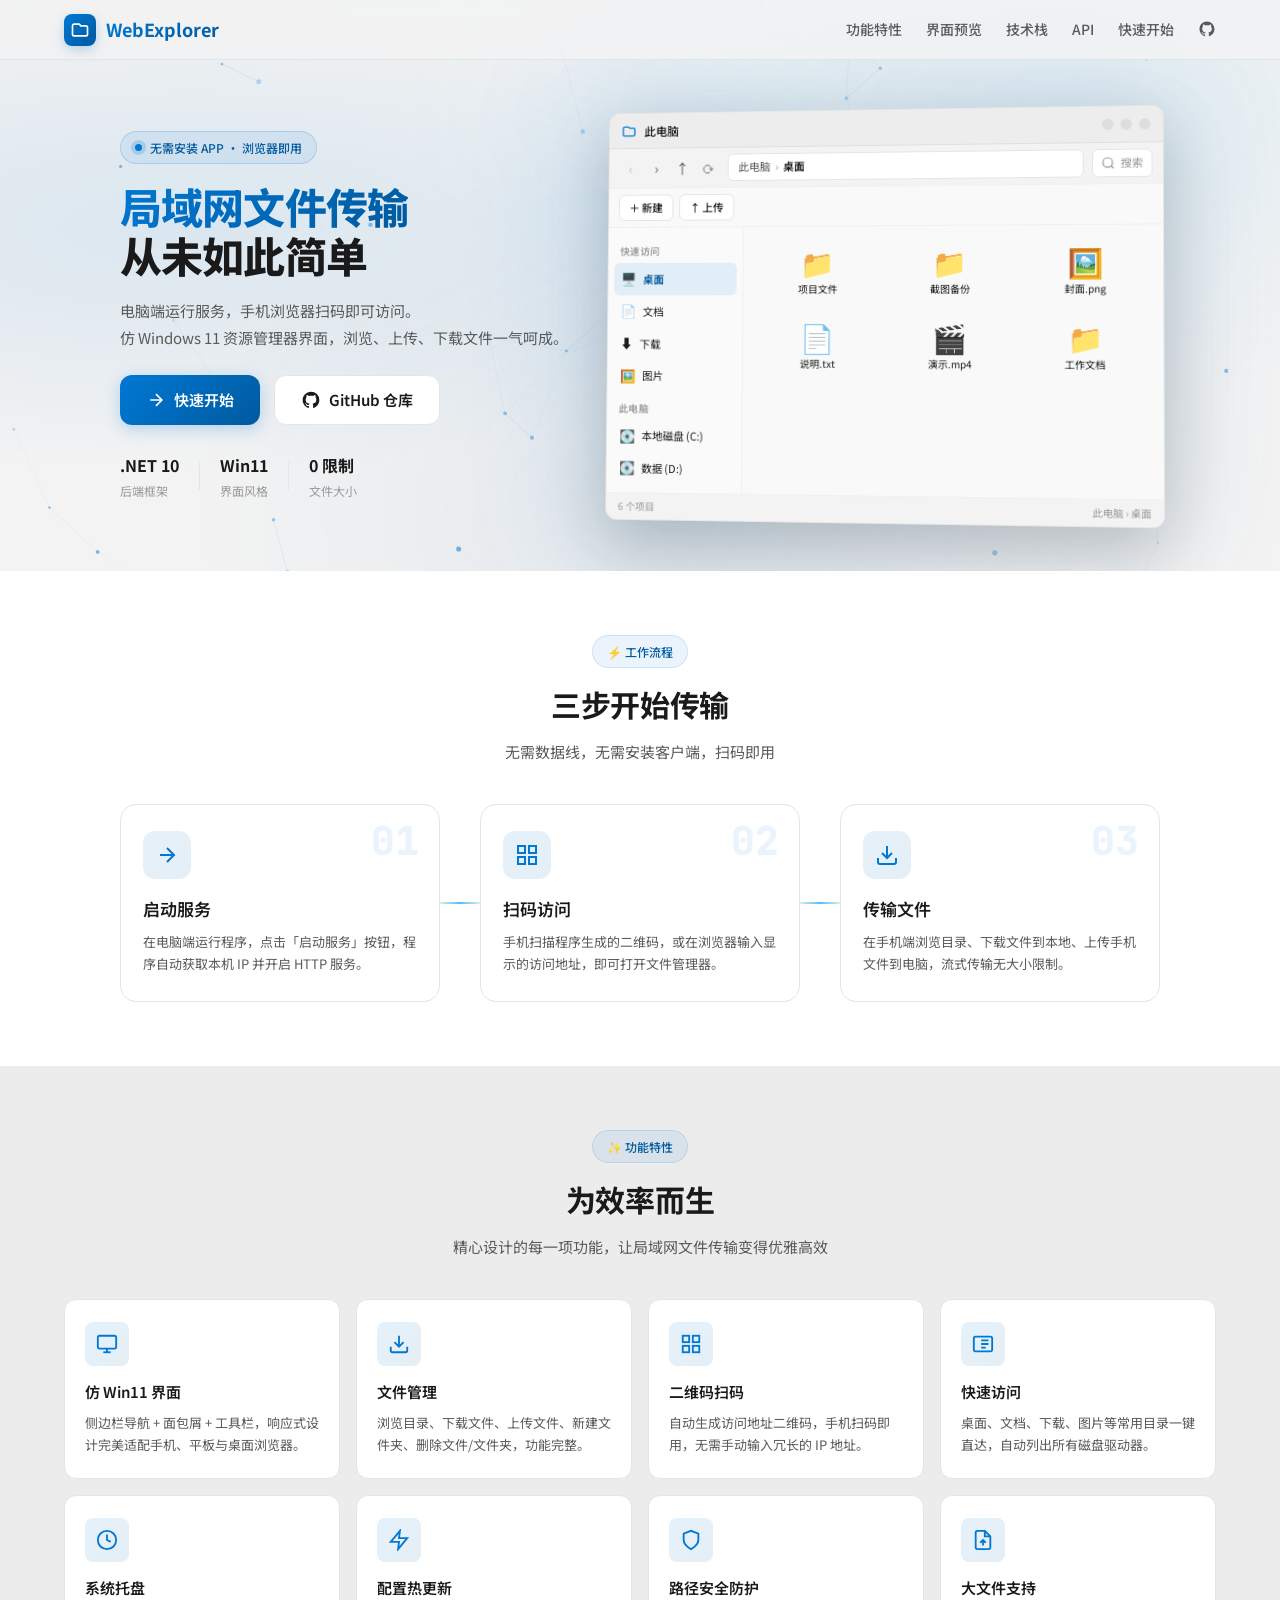
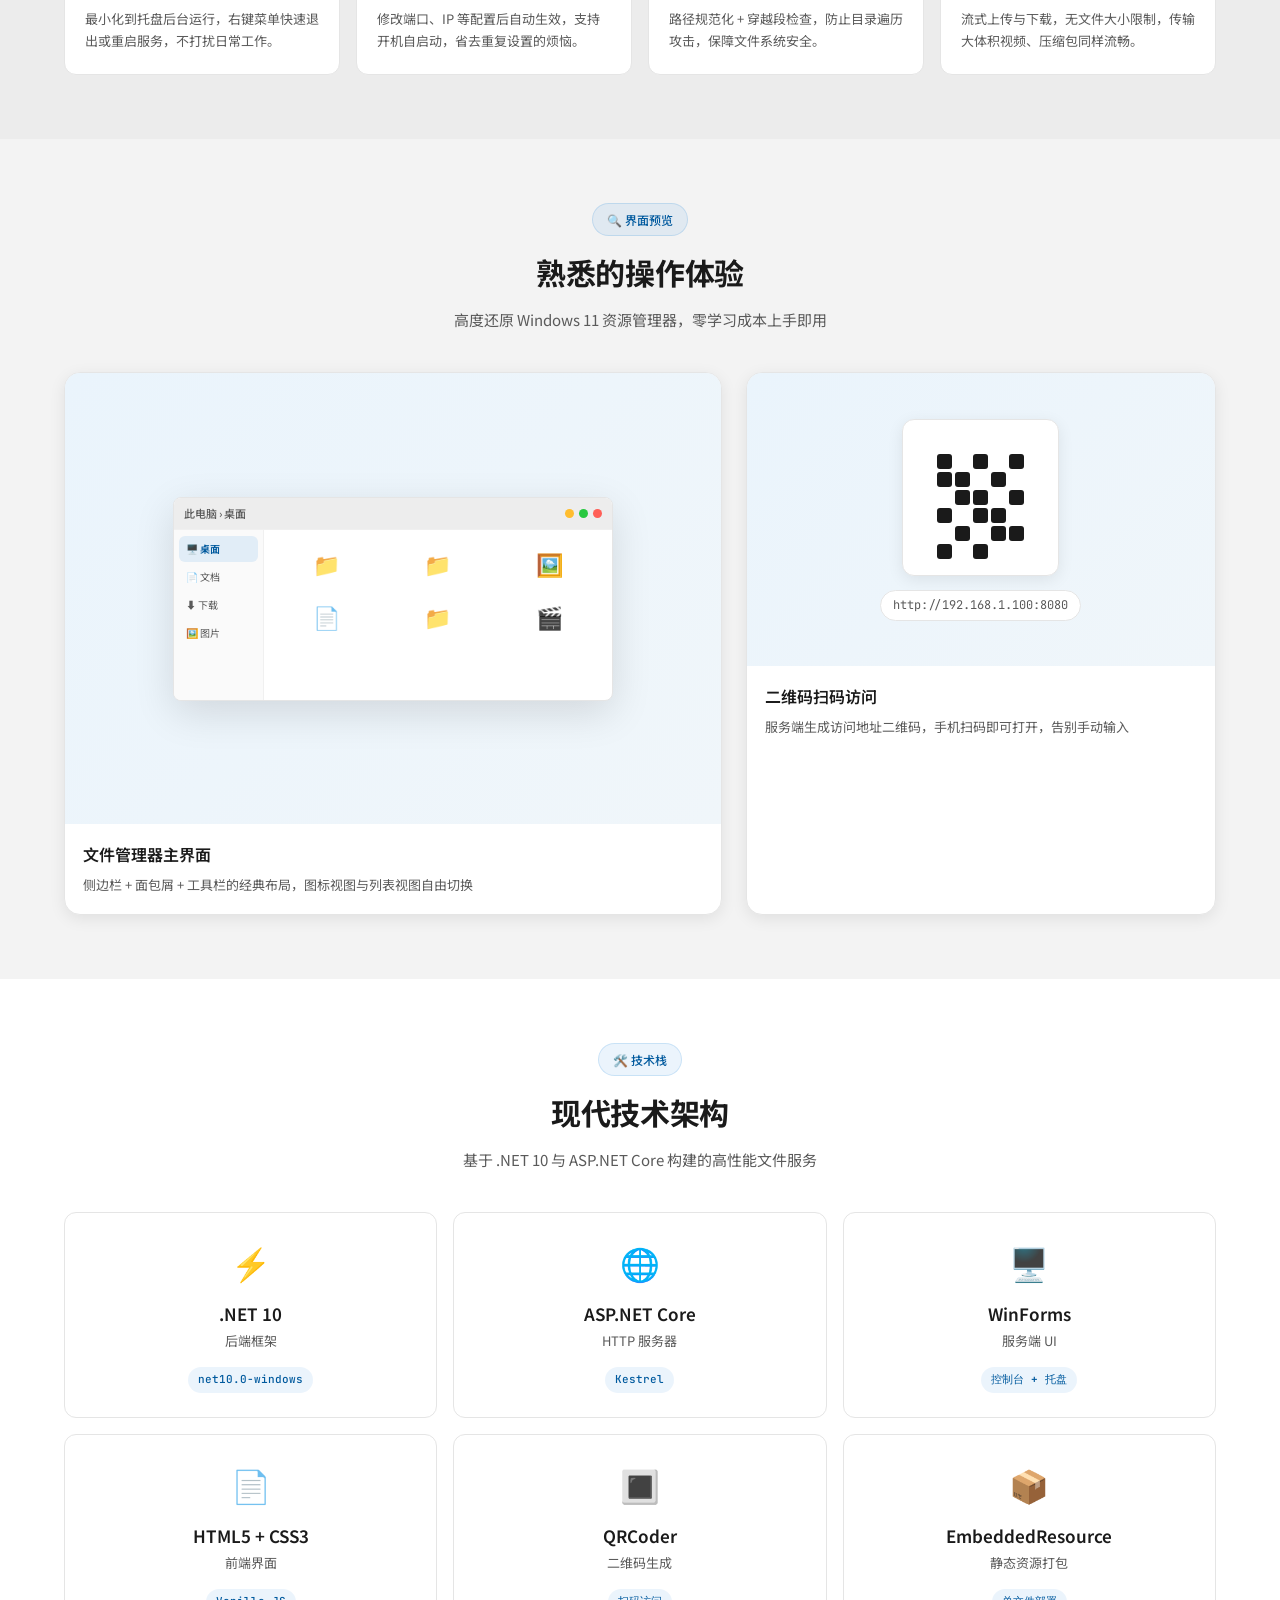
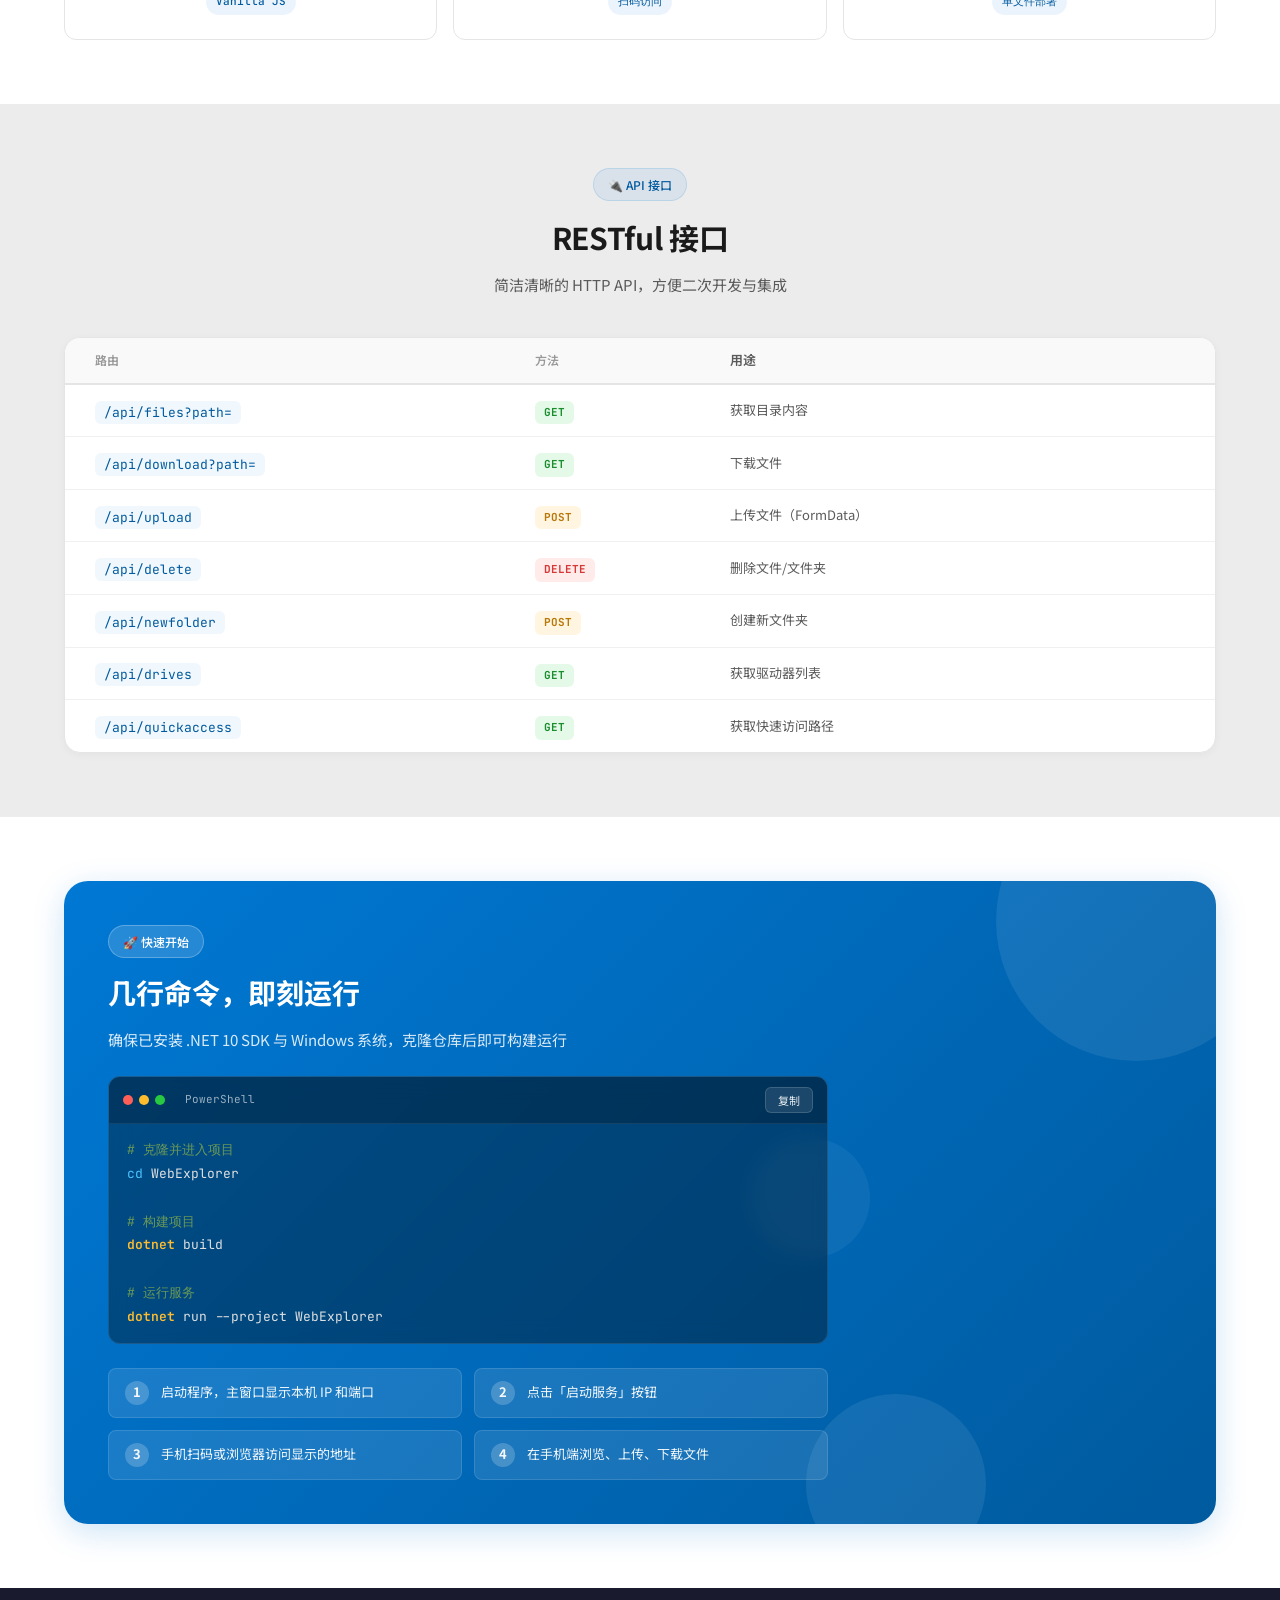
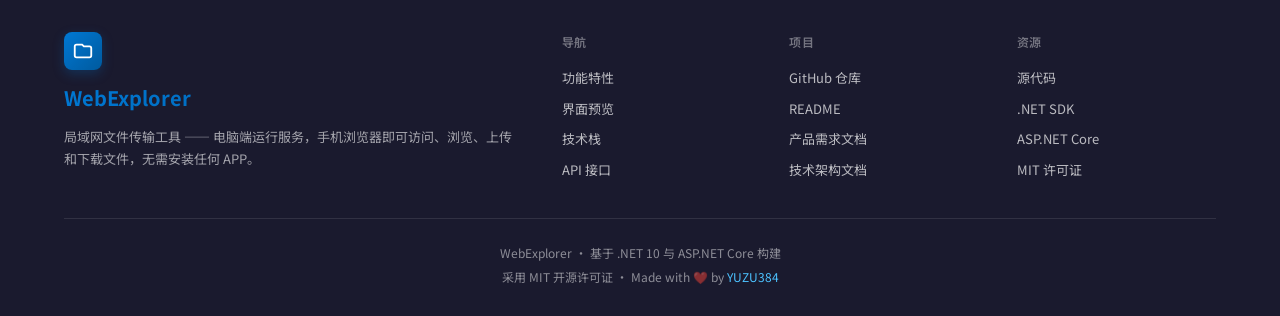
==== commit 22e088b4: "修改了网页" ====
--- a/index.html
+++ b/index.html
@@ -29,10 +29,10 @@
                 <a href="#tech" class="nav-link">技术栈</a>
                 <a href="#api" class="nav-link">API</a>
                 <a href="#start" class="nav-link">快速开始</a>
-            </div>
-            <a href="#start" class="btn btn-primary nav-cta">
-                <span>立即使用</span>
-            </a>
+                <a href="https://github.com/YUZU384/WebExplorer" class="nav-link nav-link-icon" target="_blank" aria-label="GitHub">
+                    <svg viewBox="0 0 24 24" width="18" height="18" fill="currentColor"><path d="M12 2C6.477 2 2 6.477 2 12c0 4.42 2.87 8.17 6.84 9.5.5.08.66-.23.66-.5v-1.69c-2.77.6-3.36-1.34-3.36-1.34-.46-1.16-1.11-1.47-1.11-1.47-.91-.62.07-.6.07-.6 1 .07 1.53 1.03 1.53 1.03.87 1.52 2.34 1.07 2.91.83.09-.65.35-1.09.63-1.34-2.22-.25-4.55-1.11-4.55-4.92 0-1.11.38-2 1.03-2.71-.1-.25-.45-1.29.1-2.64 0 0 .84-.27 2.75 1.02.79-.22 1.65-.33 2.5-.33.85 0 1.71.11 2.5.33 1.91-1.29 2.75-1.02 2.75-1.02.55 1.35.2 2.39.1 2.64.65.71 1.03 1.6 1.03 2.71 0 3.82-2.34 4.66-4.57 4.91.36.31.69.92.69 1.85V21c0 .27.16.59.67.5C19.14 20.16 22 16.42 22 12A10 10 0 0012 2z"/></svg>
+                </a>
+            </div>
             <button class="nav-menu-btn" id="navMenuBtn" aria-label="菜单">
                 <span></span>
             </button>
@@ -44,6 +44,7 @@
             <a href="#tech" class="nav-mobile-link">技术栈</a>
             <a href="#api" class="nav-mobile-link">API</a>
             <a href="#start" class="nav-mobile-link">快速开始</a>
+            <a href="https://github.com/YUZU384/WebExplorer" class="nav-mobile-link" target="_blank">GitHub 仓库</a>
         </div>
     </nav>
 
@@ -70,13 +71,9 @@
                     </svg>
                     <span>快速开始</span>
                 </a>
-                <a href="#preview" class="btn btn-secondary btn-large">
-                    <svg class="btn-icon" viewBox="0 0 24 24" fill="none" stroke="currentColor" stroke-width="2">
-                        <rect x="2" y="3" width="20" height="14" rx="2"/>
-                        <line x1="8" y1="21" x2="16" y2="21"/>
-                        <line x1="12" y1="17" x2="12" y2="21"/>
-                    </svg>
-                    <span>查看预览</span>
+                <a href="https://github.com/YUZU384/WebExplorer" class="btn btn-secondary btn-large" target="_blank">
+                    <svg class="btn-icon" viewBox="0 0 24 24" fill="currentColor"><path d="M12 2C6.477 2 2 6.477 2 12c0 4.42 2.87 8.17 6.84 9.5.5.08.66-.23.66-.5v-1.69c-2.77.6-3.36-1.34-3.36-1.34-.46-1.16-1.11-1.47-1.11-1.47-.91-.62.07-.6.07-.6 1 .07 1.53 1.03 1.53 1.03.87 1.52 2.34 1.07 2.91.83.09-.65.35-1.09.63-1.34-2.22-.25-4.55-1.11-4.55-4.92 0-1.11.38-2 1.03-2.71-.1-.25-.45-1.29.1-2.64 0 0 .84-.27 2.75 1.02.79-.22 1.65-.33 2.5-.33.85 0 1.71.11 2.5.33 1.91-1.29 2.75-1.02 2.75-1.02.55 1.35.2 2.39.1 2.64.65.71 1.03 1.6 1.03 2.71 0 3.82-2.34 4.66-4.57 4.91.36.31.69.92.69 1.85V21c0 .27.16.59.67.5C19.14 20.16 22 16.42 22 12A10 10 0 0012 2z"/></svg>
+                    <span>GitHub 仓库</span>
                 </a>
             </div>
             <div class="hero-stats">
@@ -582,22 +579,24 @@
                         <a href="#api">API 接口</a>
                     </div>
                     <div class="footer-links-group">
-                        <h4>文档</h4>
-                        <a href="../README.md">README</a>
-                        <a href="../documents/prd.md">产品需求文档</a>
-                        <a href="../documents/tech-architecture.md">技术架构文档</a>
+                        <h4>项目</h4>
+                        <a href="https://github.com/YUZU384/WebExplorer" target="_blank">GitHub 仓库</a>
+                        <a href="https://github.com/YUZU384/WebExplorer#readme" target="_blank">README</a>
+                        <a href="https://github.com/YUZU384/WebExplorer/blob/main/documents/prd.md" target="_blank">产品需求文档</a>
+                        <a href="https://github.com/YUZU384/WebExplorer/blob/main/documents/tech-architecture.md" target="_blank">技术架构文档</a>
                     </div>
                     <div class="footer-links-group">
                         <h4>资源</h4>
+                        <a href="https://github.com/YUZU384/WebExplorer" target="_blank">源代码</a>
                         <a href="https://dotnet.microsoft.com/" target="_blank">.NET SDK</a>
                         <a href="https://learn.microsoft.com/aspnet/core" target="_blank">ASP.NET Core</a>
-                        <a href="../LICENSE.txt">MIT 许可证</a>
+                        <a href="https://github.com/YUZU384/WebExplorer/blob/main/LICENSE.txt" target="_blank">MIT 许可证</a>
                     </div>
                 </div>
             </div>
             <div class="footer-bottom">
                 <p>WebExplorer · 基于 .NET 10 与 ASP.NET Core 构建</p>
-                <p>采用 MIT 开源许可证 · Made with ❤️</p>
+                <p>采用 MIT 开源许可证 · Made with ❤️ by <a href="https://github.com/YUZU384" target="_blank">YUZU384</a></p>
             </div>
         </div>
     </footer>
--- a/styles.css
+++ b/styles.css
@@ -44,7 +44,7 @@
 
     /* 布局 */
     --container-max: 1200px;
-    --nav-height: 64px;
+    --nav-height: 60px;
 }
 
 /* 重置样式 */
@@ -112,18 +112,18 @@
     display: flex;
     align-items: center;
     justify-content: space-between;
-    gap: 24px;
+    gap: 20px;
 }
 
 .nav-brand {
     display: flex;
     align-items: center;
-    gap: 12px;
+    gap: 10px;
 }
 
 .nav-logo {
-    width: 36px;
-    height: 36px;
+    width: 32px;
+    height: 32px;
     background: var(--we-blue-gradient);
     border-radius: var(--radius-md);
     display: flex;
@@ -134,12 +134,12 @@
 }
 
 .nav-logo svg {
-    width: 22px;
-    height: 22px;
+    width: 20px;
+    height: 20px;
 }
 
 .nav-title {
-    font-size: 19px;
+    font-size: 18px;
     font-weight: 700;
     background: var(--we-blue-gradient);
     -webkit-background-clip: text;
@@ -150,7 +150,7 @@
 .nav-links {
     display: flex;
     align-items: center;
-    gap: 28px;
+    gap: 24px;
     margin-left: auto;
 }
 
@@ -182,9 +182,22 @@
     width: 100%;
 }
 
+.nav-link-icon::after {
+    display: none;
+}
+
+.nav-link-icon svg {
+    display: block;
+}
+
 .nav-cta {
-    padding: 9px 18px;
-    font-size: 14px;
+    padding: 8px 16px;
+    font-size: 13px;
+}
+
+.nav-cta .btn-icon {
+    width: 16px;
+    height: 16px;
 }
 
 .nav-menu-btn {
@@ -213,7 +226,7 @@
     flex-direction: column;
     background: var(--bg-card);
     border-top: 1px solid var(--border-color);
-    padding: 12px 24px;
+    padding: 8px 24px;
 }
 
 .nav-mobile.open {
@@ -221,8 +234,8 @@
 }
 
 .nav-mobile-link {
-    padding: 14px 0;
-    font-size: 15px;
+    padding: 12px 0;
+    font-size: 14px;
     font-weight: 500;
     color: var(--text-secondary);
     border-bottom: 1px solid var(--border-light);
@@ -241,8 +254,8 @@
     align-items: center;
     justify-content: center;
     gap: 8px;
-    padding: 11px 22px;
-    font-size: 15px;
+    padding: 10px 20px;
+    font-size: 14px;
     font-weight: 600;
     border-radius: var(--radius-md);
     border: none;
@@ -252,8 +265,8 @@
 }
 
 .btn-icon {
-    width: 20px;
-    height: 20px;
+    width: 18px;
+    height: 18px;
 }
 
 .btn-primary {
@@ -280,14 +293,14 @@
 }
 
 .btn-large {
-    padding: 15px 30px;
-    font-size: 16px;
+    padding: 12px 26px;
+    font-size: 15px;
     border-radius: var(--radius-lg);
 }
 
 .btn-large .btn-icon {
-    width: 22px;
-    height: 22px;
+    width: 20px;
+    height: 20px;
 }
 
 /* ============================================
@@ -302,41 +315,41 @@
 }
 
 section {
-    padding: 100px 0;
+    padding: 64px 0;
     position: relative;
 }
 
 .section-header {
     text-align: center;
-    margin-bottom: 64px;
+    margin-bottom: 40px;
 }
 
 .section-badge {
     display: inline-flex;
     align-items: center;
     gap: 6px;
-    padding: 7px 16px;
+    padding: 6px 14px;
     background: rgba(0, 120, 212, 0.08);
     border: 1px solid rgba(0, 120, 212, 0.15);
     border-radius: 100px;
-    font-size: 13px;
+    font-size: 12px;
     font-weight: 500;
     color: var(--we-blue-dark);
-    margin-bottom: 16px;
+    margin-bottom: 12px;
 }
 
 .section-title {
-    font-size: 40px;
+    font-size: 30px;
     font-weight: 700;
-    margin-bottom: 16px;
+    margin-bottom: 12px;
     color: var(--text-primary);
     letter-spacing: -0.01em;
 }
 
 .section-description {
-    font-size: 17px;
+    font-size: 15px;
     color: var(--text-secondary);
-    max-width: 600px;
+    max-width: 560px;
     margin: 0 auto;
 }
 
@@ -345,10 +358,12 @@
    ============================================ */
 .hero {
     position: relative;
-    min-height: 100vh;
-    display: flex;
-    align-items: center;
-    padding: calc(var(--nav-height) + 40px) 24px 60px;
+    min-height: auto;
+    display: flex;
+    align-items: center;
+    justify-content: center;
+    gap: 32px;
+    padding: calc(var(--nav-height) + 48px) 24px 48px;
     overflow: hidden;
 }
 
@@ -365,7 +380,7 @@
 .hero-content {
     position: relative;
     z-index: 2;
-    max-width: 560px;
+    max-width: 520px;
     flex-shrink: 0;
 }
 
@@ -373,19 +388,19 @@
     display: inline-flex;
     align-items: center;
     gap: 8px;
-    padding: 8px 16px;
+    padding: 6px 14px;
     background: rgba(0, 120, 212, 0.08);
     border: 1px solid rgba(0, 120, 212, 0.2);
     border-radius: 100px;
-    font-size: 13px;
+    font-size: 12px;
     font-weight: 500;
     color: var(--we-blue-dark);
-    margin-bottom: 24px;
+    margin-bottom: 18px;
 }
 
 .badge-dot {
-    width: 8px;
-    height: 8px;
+    width: 7px;
+    height: 7px;
     background: var(--we-blue);
     border-radius: 50%;
     box-shadow: 0 0 0 4px rgba(0, 120, 212, 0.2);
@@ -398,10 +413,10 @@
 }
 
 .hero-title {
-    font-size: 56px;
+    font-size: 42px;
     font-weight: 800;
     line-height: 1.15;
-    margin-bottom: 24px;
+    margin-bottom: 18px;
     letter-spacing: -0.02em;
 }
 
@@ -413,45 +428,45 @@
 }
 
 .hero-description {
-    font-size: 18px;
+    font-size: 15px;
     color: var(--text-secondary);
     line-height: 1.8;
-    margin-bottom: 36px;
+    margin-bottom: 24px;
 }
 
 .hero-buttons {
     display: flex;
-    gap: 16px;
-    margin-bottom: 48px;
+    gap: 14px;
+    margin-bottom: 28px;
     flex-wrap: wrap;
 }
 
 .hero-stats {
     display: flex;
     align-items: center;
-    gap: 24px;
+    gap: 20px;
 }
 
 .stat-item {
     display: flex;
     flex-direction: column;
-    gap: 4px;
+    gap: 2px;
 }
 
 .stat-value {
-    font-size: 20px;
+    font-size: 16px;
     font-weight: 700;
     color: var(--text-primary);
 }
 
 .stat-label {
-    font-size: 13px;
+    font-size: 12px;
     color: var(--text-muted);
 }
 
 .stat-divider {
     width: 1px;
-    height: 36px;
+    height: 28px;
     background: var(--border-color);
 }
 
@@ -461,18 +476,17 @@
 .hero-mockup {
     position: relative;
     flex: 1;
-    max-width: 640px;
-    margin-left: auto;
+    max-width: 560px;
     z-index: 2;
 }
 
 .mockup-glow {
     position: absolute;
-    inset: -30px;
+    inset: -24px;
     background: var(--we-blue-gradient);
     border-radius: var(--radius-2xl);
     opacity: 0.12;
-    filter: blur(70px);
+    filter: blur(60px);
     z-index: -1;
 }
 
@@ -495,7 +509,7 @@
     display: flex;
     align-items: center;
     justify-content: space-between;
-    padding: 10px 14px;
+    padding: 8px 12px;
     background: #EDEDED;
     border-bottom: 1px solid rgba(0, 0, 0, 0.06);
 }
@@ -504,14 +518,14 @@
     display: flex;
     align-items: center;
     gap: 8px;
-    font-size: 13px;
+    font-size: 12px;
     font-weight: 500;
     color: var(--text-primary);
 }
 
 .titlebar-icon {
-    width: 18px;
-    height: 18px;
+    width: 16px;
+    height: 16px;
     color: var(--we-blue);
 }
 
@@ -522,12 +536,12 @@
 
 .titlebar-controls {
     display: flex;
-    gap: 8px;
+    gap: 7px;
 }
 
 .titlebar-controls span {
-    width: 12px;
-    height: 12px;
+    width: 11px;
+    height: 11px;
     border-radius: 50%;
     background: #ddd;
 }
@@ -540,25 +554,25 @@
 .explorer-toolbar {
     display: flex;
     align-items: center;
-    gap: 10px;
-    padding: 8px 12px;
+    gap: 8px;
+    padding: 6px 10px;
     background: #F3F3F3;
     border-bottom: 1px solid var(--border-light);
 }
 
 .toolbar-nav-btns {
     display: flex;
-    gap: 4px;
+    gap: 3px;
 }
 
 .tb-btn {
-    width: 28px;
-    height: 28px;
+    width: 24px;
+    height: 24px;
     display: flex;
     align-items: center;
     justify-content: center;
     border-radius: var(--radius-sm);
-    font-size: 16px;
+    font-size: 14px;
     color: var(--text-secondary);
     background: transparent;
     transition: var(--transition-fast);
@@ -578,12 +592,12 @@
     flex: 1;
     display: flex;
     align-items: center;
-    gap: 6px;
-    padding: 6px 12px;
+    gap: 5px;
+    padding: 4px 10px;
     background: white;
     border: 1px solid var(--border-color);
     border-radius: var(--radius-sm);
-    font-size: 12px;
+    font-size: 11px;
 }
 
 .addr-crumb {
@@ -602,20 +616,20 @@
 .toolbar-search {
     display: flex;
     align-items: center;
-    gap: 6px;
-    padding: 6px 10px;
+    gap: 5px;
+    padding: 4px 8px;
     background: white;
     border: 1px solid var(--border-color);
     border-radius: var(--radius-sm);
-    font-size: 12px;
+    font-size: 11px;
     color: var(--text-muted);
 }
 
 /* 操作栏 */
 .explorer-actionbar {
     display: flex;
-    gap: 8px;
-    padding: 8px 12px;
+    gap: 6px;
+    padding: 6px 10px;
     background: #F9F9F9;
     border-bottom: 1px solid var(--border-light);
 }
@@ -623,11 +637,11 @@
 .action-chip {
     display: inline-flex;
     align-items: center;
-    padding: 5px 12px;
+    padding: 4px 10px;
     background: white;
     border: 1px solid var(--border-color);
     border-radius: var(--radius-sm);
-    font-size: 12px;
+    font-size: 11px;
     font-weight: 500;
     color: var(--text-primary);
     transition: var(--transition-fast);
@@ -643,21 +657,21 @@
 /* 主体 */
 .explorer-body {
     display: flex;
-    min-height: 320px;
+    min-height: 260px;
 }
 
 .explorer-sidebar {
-    width: 160px;
+    width: 140px;
     background: #FAFAFA;
     border-right: 1px solid var(--border-light);
-    padding: 10px 8px;
+    padding: 8px 6px;
 }
 
 .sb-section {
-    font-size: 11px;
+    font-size: 10px;
     font-weight: 600;
     color: var(--text-muted);
-    padding: 10px 8px 6px;
+    padding: 8px 6px 4px;
     text-transform: uppercase;
     letter-spacing: 0.04em;
 }
@@ -665,10 +679,10 @@
 .sb-item {
     display: flex;
     align-items: center;
-    gap: 8px;
-    padding: 7px 8px;
+    gap: 7px;
+    padding: 6px 7px;
     border-radius: var(--radius-sm);
-    font-size: 12px;
+    font-size: 11px;
     color: var(--text-primary);
     transition: var(--transition-fast);
     cursor: default;
@@ -685,15 +699,15 @@
 }
 
 .sb-icon {
-    font-size: 14px;
+    font-size: 13px;
 }
 
 .explorer-files {
     flex: 1;
-    padding: 14px;
+    padding: 12px;
     display: grid;
     grid-template-columns: repeat(3, 1fr);
-    gap: 8px;
+    gap: 6px;
     align-content: start;
 }
 
@@ -701,8 +715,8 @@
     display: flex;
     flex-direction: column;
     align-items: center;
-    gap: 6px;
-    padding: 12px 8px;
+    gap: 5px;
+    padding: 10px 6px;
     border-radius: var(--radius-sm);
     transition: var(--transition-fast);
     cursor: default;
@@ -713,12 +727,12 @@
 }
 
 .file-icon {
-    font-size: 32px;
+    font-size: 28px;
     line-height: 1;
 }
 
 .file-name {
-    font-size: 11px;
+    font-size: 10px;
     color: var(--text-primary);
     text-align: center;
     max-width: 100%;
@@ -731,11 +745,11 @@
 .explorer-statusbar {
     display: flex;
     align-items: center;
-    gap: 16px;
-    padding: 6px 14px;
+    gap: 14px;
+    padding: 5px 12px;
     background: #F3F3F3;
     border-top: 1px solid var(--border-light);
-    font-size: 11px;
+    font-size: 10px;
     color: var(--text-muted);
 }
 
@@ -763,7 +777,7 @@
     background: var(--bg-card);
     border: 1px solid var(--border-color);
     border-radius: var(--radius-xl);
-    padding: 36px 28px;
+    padding: 26px 22px;
     position: relative;
     transition: var(--transition-normal);
 }
@@ -776,9 +790,9 @@
 
 .step-number {
     position: absolute;
-    top: 20px;
-    right: 24px;
-    font-size: 48px;
+    top: 16px;
+    right: 20px;
+    font-size: 40px;
     font-weight: 800;
     color: rgba(0, 120, 212, 0.08);
     line-height: 1;
@@ -786,37 +800,37 @@
 }
 
 .step-icon {
-    width: 56px;
-    height: 56px;
+    width: 48px;
+    height: 48px;
     background: linear-gradient(135deg, rgba(0, 120, 212, 0.1) 0%, rgba(0, 90, 158, 0.1) 100%);
     border-radius: var(--radius-lg);
     display: flex;
     align-items: center;
     justify-content: center;
-    margin-bottom: 20px;
+    margin-bottom: 16px;
     color: var(--we-blue);
 }
 
 .step-icon svg {
-    width: 28px;
-    height: 28px;
+    width: 24px;
+    height: 24px;
 }
 
 .step-title {
-    font-size: 20px;
+    font-size: 17px;
     font-weight: 600;
-    margin-bottom: 12px;
+    margin-bottom: 8px;
     color: var(--text-primary);
 }
 
 .step-desc {
-    font-size: 14px;
+    font-size: 13px;
     color: var(--text-secondary);
     line-height: 1.7;
 }
 
 .step-connector {
-    width: 48px;
+    width: 40px;
     display: flex;
     align-items: center;
     justify-content: center;
@@ -841,13 +855,13 @@
 .features-grid {
     display: grid;
     grid-template-columns: repeat(4, 1fr);
-    gap: 20px;
+    gap: 16px;
 }
 
 .feature-card {
     background: var(--bg-card);
     border-radius: var(--radius-lg);
-    padding: 28px 24px;
+    padding: 22px 20px;
     border: 1px solid var(--border-color);
     transition: var(--transition-normal);
 }
@@ -859,31 +873,31 @@
 }
 
 .feature-icon {
-    width: 52px;
-    height: 52px;
+    width: 44px;
+    height: 44px;
     background: linear-gradient(135deg, rgba(0, 120, 212, 0.1) 0%, rgba(0, 90, 158, 0.1) 100%);
     border-radius: var(--radius-md);
     display: flex;
     align-items: center;
     justify-content: center;
-    margin-bottom: 18px;
+    margin-bottom: 14px;
     color: var(--we-blue);
 }
 
 .feature-icon svg {
-    width: 26px;
-    height: 26px;
+    width: 22px;
+    height: 22px;
 }
 
 .feature-title {
-    font-size: 17px;
+    font-size: 15px;
     font-weight: 600;
-    margin-bottom: 10px;
+    margin-bottom: 8px;
     color: var(--text-primary);
 }
 
 .feature-description {
-    font-size: 14px;
+    font-size: 13px;
     color: var(--text-secondary);
     line-height: 1.7;
 }
@@ -893,7 +907,7 @@
    ============================================ */
 .preview-showcase {
     display: flex;
-    gap: 28px;
+    gap: 24px;
     align-items: stretch;
 }
 
@@ -927,7 +941,7 @@
     display: flex;
     align-items: center;
     justify-content: center;
-    padding: 24px;
+    padding: 20px;
 }
 
 .preview-main .preview-image-wrapper {
@@ -937,7 +951,7 @@
 /* 迷你资源管理器模型 */
 .preview-mockup-mini {
     width: 100%;
-    max-width: 480px;
+    max-width: 440px;
 }
 
 .mini-window {
@@ -952,7 +966,7 @@
     display: flex;
     align-items: center;
     justify-content: space-between;
-    padding: 8px 12px;
+    padding: 7px 10px;
     background: #EDEDED;
     border-bottom: 1px solid var(--border-light);
     font-size: 11px;
@@ -962,12 +976,12 @@
 
 .mini-controls {
     display: flex;
-    gap: 6px;
+    gap: 5px;
 }
 
 .mini-controls span {
-    width: 10px;
-    height: 10px;
+    width: 9px;
+    height: 9px;
     border-radius: 50%;
     background: #ddd;
 }
@@ -978,18 +992,18 @@
 
 .mini-body {
     display: flex;
-    min-height: 200px;
+    min-height: 170px;
 }
 
 .mini-sidebar {
-    width: 100px;
+    width: 90px;
     background: #FAFAFA;
     border-right: 1px solid var(--border-light);
-    padding: 8px 6px;
+    padding: 6px 5px;
 }
 
 .mini-sb-item {
-    padding: 6px 8px;
+    padding: 5px 7px;
     border-radius: var(--radius-sm);
     font-size: 10px;
     color: var(--text-secondary);
@@ -1004,17 +1018,17 @@
 
 .mini-files {
     flex: 1;
-    padding: 12px;
+    padding: 10px;
     display: grid;
     grid-template-columns: repeat(3, 1fr);
-    gap: 8px;
+    gap: 6px;
     align-content: start;
 }
 
 .mini-file {
-    font-size: 24px;
+    font-size: 22px;
     text-align: center;
-    padding: 8px 4px;
+    padding: 6px 3px;
     border-radius: var(--radius-sm);
     transition: var(--transition-fast);
 }
@@ -1028,14 +1042,14 @@
     display: flex;
     flex-direction: column;
     align-items: center;
-    gap: 16px;
+    gap: 14px;
 }
 
 .qr-grid {
     display: grid;
     grid-template-columns: repeat(7, 1fr);
-    gap: 4px;
-    padding: 20px;
+    gap: 3px;
+    padding: 16px;
     background: white;
     border-radius: var(--radius-lg);
     box-shadow: var(--shadow-md);
@@ -1043,8 +1057,8 @@
 }
 
 .qr-grid span {
-    width: 18px;
-    height: 18px;
+    width: 15px;
+    height: 15px;
     border-radius: 3px;
     background: transparent;
 }
@@ -1055,27 +1069,27 @@
 
 .qr-label {
     font-family: 'JetBrains Mono', monospace;
-    font-size: 13px;
+    font-size: 12px;
     color: var(--text-secondary);
     background: var(--bg-card);
-    padding: 6px 14px;
+    padding: 5px 12px;
     border-radius: 100px;
     border: 1px solid var(--border-color);
 }
 
 .preview-info {
-    padding: 24px;
+    padding: 18px;
 }
 
 .preview-info h3 {
-    font-size: 18px;
+    font-size: 16px;
     font-weight: 600;
-    margin-bottom: 8px;
+    margin-bottom: 6px;
     color: var(--text-primary);
 }
 
 .preview-info p {
-    font-size: 14px;
+    font-size: 13px;
     color: var(--text-secondary);
     line-height: 1.7;
 }
@@ -1090,14 +1104,14 @@
 .tech-grid {
     display: grid;
     grid-template-columns: repeat(3, 1fr);
-    gap: 20px;
+    gap: 16px;
 }
 
 .tech-card {
     background: var(--bg-card);
     border: 1px solid var(--border-color);
     border-radius: var(--radius-lg);
-    padding: 32px 28px;
+    padding: 24px 20px;
     text-align: center;
     transition: var(--transition-normal);
 }
@@ -1109,29 +1123,29 @@
 }
 
 .tech-icon {
-    font-size: 40px;
-    margin-bottom: 16px;
+    font-size: 32px;
+    margin-bottom: 12px;
 }
 
 .tech-card h3 {
-    font-size: 19px;
+    font-size: 17px;
     font-weight: 600;
-    margin-bottom: 6px;
+    margin-bottom: 4px;
     color: var(--text-primary);
 }
 
 .tech-card p {
-    font-size: 14px;
+    font-size: 13px;
     color: var(--text-secondary);
-    margin-bottom: 14px;
+    margin-bottom: 12px;
 }
 
 .tech-tag {
     display: inline-block;
-    padding: 5px 12px;
+    padding: 4px 10px;
     background: rgba(0, 120, 212, 0.08);
     border-radius: 100px;
-    font-size: 12px;
+    font-size: 11px;
     font-weight: 500;
     color: var(--we-blue-dark);
     font-family: 'JetBrains Mono', monospace;
@@ -1156,8 +1170,8 @@
     display: flex;
     background: #F9F9F9;
     border-bottom: 2px solid var(--border-color);
-    padding: 16px 24px;
-    font-size: 13px;
+    padding: 12px 20px;
+    font-size: 12px;
     font-weight: 600;
     color: var(--text-muted);
     text-transform: uppercase;
@@ -1167,7 +1181,7 @@
 .api-row {
     display: flex;
     align-items: center;
-    padding: 18px 24px;
+    padding: 12px 20px;
     border-bottom: 1px solid var(--border-light);
     transition: var(--transition-fast);
 }
@@ -1181,7 +1195,7 @@
 }
 
 .api-col {
-    padding: 0 12px;
+    padding: 0 10px;
 }
 
 .api-col-route {
@@ -1190,32 +1204,31 @@
 
 .api-col-method {
     flex: 0.5;
-    min-width: 90px;
+    min-width: 80px;
 }
 
 .api-col-desc {
     flex: 1.3;
     color: var(--text-secondary);
-    font-size: 14px;
+    font-size: 13px;
 }
 
 .api-col-route code {
     font-family: 'JetBrains Mono', monospace;
-    font-size: 14px;
-    color: var(--text-primary);
+    font-size: 13px;
+    color: var(--we-blue-dark);
     background: rgba(0, 120, 212, 0.06);
-    padding: 4px 10px;
+    padding: 3px 9px;
     border-radius: var(--radius-sm);
-    color: var(--we-blue-dark);
 }
 
 .method-get,
 .method-post,
 .method-delete {
     display: inline-block;
-    padding: 4px 10px;
+    padding: 3px 9px;
     border-radius: var(--radius-sm);
-    font-size: 12px;
+    font-size: 11px;
     font-weight: 700;
     font-family: 'JetBrains Mono', monospace;
 }
@@ -1246,7 +1259,7 @@
     position: relative;
     background: linear-gradient(135deg, #0078D4 0%, #005A9E 100%);
     border-radius: var(--radius-2xl);
-    padding: 64px;
+    padding: 44px;
     overflow: hidden;
     box-shadow: var(--shadow-blue);
 }
@@ -1254,7 +1267,7 @@
 .start-content {
     position: relative;
     z-index: 1;
-    max-width: 760px;
+    max-width: 720px;
 }
 
 .start-content .section-badge {
@@ -1264,16 +1277,16 @@
 }
 
 .start-title {
-    font-size: 36px;
+    font-size: 28px;
     font-weight: 700;
-    margin-bottom: 16px;
+    margin-bottom: 12px;
     color: white;
 }
 
 .start-desc {
-    font-size: 17px;
+    font-size: 15px;
     color: rgba(255, 255, 255, 0.85);
-    margin-bottom: 32px;
+    margin-bottom: 24px;
     line-height: 1.7;
 }
 
@@ -1283,7 +1296,7 @@
     border-radius: var(--radius-lg);
     overflow: hidden;
     border: 1px solid rgba(255, 255, 255, 0.1);
-    margin-bottom: 32px;
+    margin-bottom: 24px;
     backdrop-filter: blur(10px);
 }
 
@@ -1291,7 +1304,7 @@
     display: flex;
     align-items: center;
     gap: 12px;
-    padding: 12px 16px;
+    padding: 10px 14px;
     background: rgba(0, 0, 0, 0.25);
     border-bottom: 1px solid rgba(255, 255, 255, 0.08);
 }
@@ -1302,8 +1315,8 @@
 }
 
 .code-dots i {
-    width: 11px;
-    height: 11px;
+    width: 10px;
+    height: 10px;
     border-radius: 50%;
     display: block;
 }
@@ -1313,7 +1326,7 @@
 .code-dots i:nth-child(3) { background: #28C840; }
 
 .code-title {
-    font-size: 12px;
+    font-size: 11px;
     color: rgba(255, 255, 255, 0.6);
     font-family: 'JetBrains Mono', monospace;
     margin-left: 8px;
@@ -1324,9 +1337,9 @@
     background: rgba(255, 255, 255, 0.1);
     border: 1px solid rgba(255, 255, 255, 0.15);
     color: rgba(255, 255, 255, 0.9);
-    padding: 5px 14px;
+    padding: 4px 12px;
     border-radius: var(--radius-sm);
-    font-size: 12px;
+    font-size: 11px;
     cursor: pointer;
     transition: var(--transition-fast);
     font-family: inherit;
@@ -1342,14 +1355,14 @@
 }
 
 .code-block pre {
-    padding: 20px 24px;
+    padding: 14px 18px;
     overflow-x: auto;
 }
 
 .code-block code {
     font-family: 'JetBrains Mono', monospace;
-    font-size: 14px;
-    line-height: 1.9;
+    font-size: 13px;
+    line-height: 1.8;
     color: #E0E0E0;
 }
 
@@ -1361,31 +1374,31 @@
 .start-steps {
     display: grid;
     grid-template-columns: repeat(2, 1fr);
-    gap: 16px;
+    gap: 12px;
 }
 
 .start-step {
     display: flex;
     align-items: center;
-    gap: 14px;
-    padding: 14px 18px;
+    gap: 12px;
+    padding: 12px 16px;
     background: rgba(255, 255, 255, 0.1);
     border-radius: var(--radius-md);
     border: 1px solid rgba(255, 255, 255, 0.12);
-    font-size: 14px;
+    font-size: 13px;
     color: rgba(255, 255, 255, 0.95);
 }
 
 .step-num {
-    width: 28px;
-    height: 28px;
+    width: 24px;
+    height: 24px;
     background: rgba(255, 255, 255, 0.2);
     border-radius: 50%;
     display: flex;
     align-items: center;
     justify-content: center;
     font-weight: 700;
-    font-size: 14px;
+    font-size: 13px;
     flex-shrink: 0;
 }
 
@@ -1404,22 +1417,22 @@
 }
 
 .deco-circle:nth-child(1) {
-    width: 320px;
-    height: 320px;
-    top: -120px;
-    right: -80px;
+    width: 280px;
+    height: 280px;
+    top: -100px;
+    right: -60px;
 }
 
 .deco-circle:nth-child(2) {
-    width: 200px;
-    height: 200px;
-    bottom: -60px;
+    width: 180px;
+    height: 180px;
+    bottom: -50px;
     right: 20%;
 }
 
 .deco-circle:nth-child(3) {
-    width: 140px;
-    height: 140px;
+    width: 120px;
+    height: 120px;
     top: 40%;
     right: 30%;
     background: rgba(255, 255, 255, 0.05);
@@ -1431,25 +1444,25 @@
 .footer {
     background: var(--bg-dark);
     color: white;
-    padding: 64px 0 32px;
+    padding: 44px 0 28px;
 }
 
 .footer-content {
     display: grid;
     grid-template-columns: 1.4fr 2fr;
-    gap: 64px;
-    margin-bottom: 48px;
+    gap: 40px;
+    margin-bottom: 32px;
 }
 
 .footer-brand {
     display: flex;
     flex-direction: column;
-    gap: 14px;
+    gap: 12px;
 }
 
 .footer-logo {
-    width: 44px;
-    height: 44px;
+    width: 38px;
+    height: 38px;
     background: var(--we-blue-gradient);
     border-radius: var(--radius-md);
     display: flex;
@@ -1460,12 +1473,12 @@
 }
 
 .footer-logo svg {
-    width: 26px;
-    height: 26px;
+    width: 22px;
+    height: 22px;
 }
 
 .footer-title {
-    font-size: 22px;
+    font-size: 20px;
     font-weight: 700;
     background: var(--we-blue-gradient);
     -webkit-background-clip: text;
@@ -1474,7 +1487,7 @@
 }
 
 .footer-desc {
-    font-size: 14px;
+    font-size: 13px;
     color: rgba(255, 255, 255, 0.6);
     line-height: 1.7;
 }
@@ -1482,23 +1495,23 @@
 .footer-links {
     display: grid;
     grid-template-columns: repeat(3, 1fr);
-    gap: 32px;
+    gap: 28px;
 }
 
 .footer-links-group h4 {
-    font-size: 13px;
+    font-size: 12px;
     font-weight: 600;
     text-transform: uppercase;
     letter-spacing: 0.05em;
     color: rgba(255, 255, 255, 0.4);
-    margin-bottom: 16px;
+    margin-bottom: 12px;
 }
 
 .footer-links-group a {
     display: block;
-    font-size: 14px;
+    font-size: 13px;
     color: rgba(255, 255, 255, 0.7);
-    padding: 6px 0;
+    padding: 5px 0;
     transition: var(--transition-fast);
 }
 
@@ -1507,15 +1520,24 @@
 }
 
 .footer-bottom {
-    padding-top: 32px;
+    padding-top: 24px;
     border-top: 1px solid rgba(255, 255, 255, 0.1);
     text-align: center;
 }
 
 .footer-bottom p {
-    font-size: 13px;
+    font-size: 12px;
     color: rgba(255, 255, 255, 0.5);
-    margin-bottom: 6px;
+    margin-bottom: 5px;
+}
+
+.footer-bottom a {
+    color: var(--we-blue-light);
+    transition: var(--transition-fast);
+}
+
+.footer-bottom a:hover {
+    text-decoration: underline;
 }
 
 /* ============================================
@@ -1523,8 +1545,8 @@
    ============================================ */
 .animate-on-scroll {
     opacity: 0;
-    transform: translateY(30px);
-    transition: opacity 0.7s ease, transform 0.7s ease;
+    transform: translateY(24px);
+    transition: opacity 0.6s ease, transform 0.6s ease;
 }
 
 .animate-on-scroll.visible {
@@ -1539,12 +1561,12 @@
     .hero {
         flex-direction: column;
         text-align: center;
-        padding-top: calc(var(--nav-height) + 60px);
-        gap: 48px;
+        padding-top: calc(var(--nav-height) + 40px);
+        gap: 36px;
     }
 
     .hero-content {
-        max-width: 640px;
+        max-width: 600px;
     }
 
     .hero-buttons {
@@ -1585,17 +1607,17 @@
     .workflow-steps {
         flex-direction: column;
         align-items: center;
-        gap: 16px;
+        gap: 12px;
     }
 
     .step-card {
         width: 100%;
-        max-width: 480px;
+        max-width: 460px;
     }
 
     .step-connector {
         width: 2px;
-        height: 32px;
+        height: 24px;
     }
 
     .step-connector::before {
@@ -1610,29 +1632,29 @@
 
     .footer-content {
         grid-template-columns: 1fr;
-        gap: 40px;
+        gap: 32px;
     }
 }
 
 @media (max-width: 768px) {
     section {
-        padding: 64px 0;
+        padding: 48px 0;
     }
 
     .section-title {
-        font-size: 30px;
+        font-size: 24px;
     }
 
     .section-description {
-        font-size: 15px;
+        font-size: 14px;
     }
 
     .hero-title {
-        font-size: 38px;
+        font-size: 32px;
     }
 
     .hero-description {
-        font-size: 16px;
+        font-size: 14px;
     }
 
     .hero-buttons {
@@ -1647,7 +1669,7 @@
 
     .hero-stats {
         flex-wrap: wrap;
-        gap: 16px;
+        gap: 14px;
         justify-content: center;
     }
 
@@ -1664,11 +1686,11 @@
     }
 
     .start-card {
-        padding: 40px 24px;
+        padding: 28px 20px;
     }
 
     .start-title {
-        font-size: 28px;
+        font-size: 22px;
     }
 
     .start-steps {
@@ -1677,7 +1699,7 @@
 
     .footer-links {
         grid-template-columns: 1fr;
-        gap: 24px;
+        gap: 20px;
     }
 
     /* API 表格横向滚动 */
@@ -1687,12 +1709,12 @@
 
     .api-header,
     .api-row {
-        min-width: 560px;
+        min-width: 520px;
     }
 
     /* 模型简化 */
     .explorer-sidebar {
-        width: 130px;
+        width: 120px;
     }
 
     .explorer-files {
@@ -1702,12 +1724,12 @@
 
 @media (max-width: 480px) {
     .hero-title {
-        font-size: 32px;
+        font-size: 28px;
     }
 
     .hero-stats {
         flex-direction: column;
-        gap: 12px;
+        gap: 10px;
     }
 
     .explorer-window {
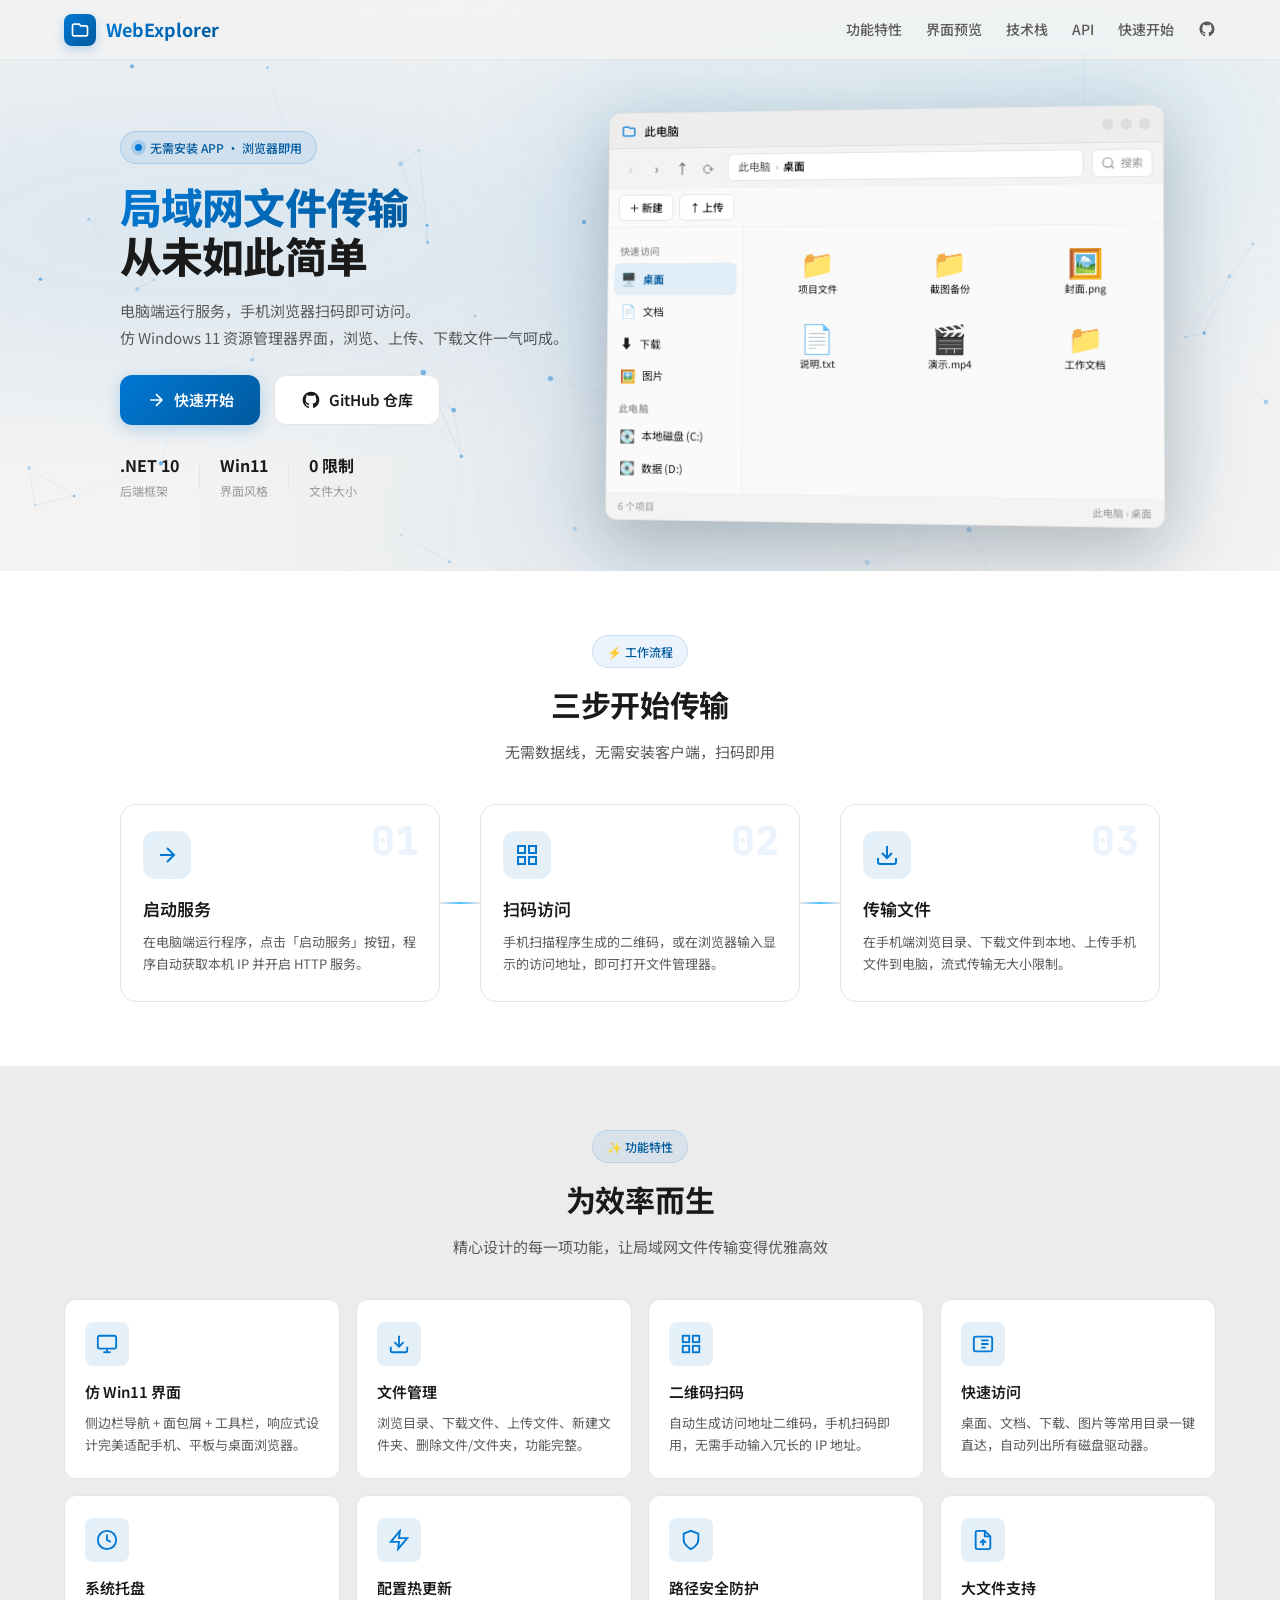
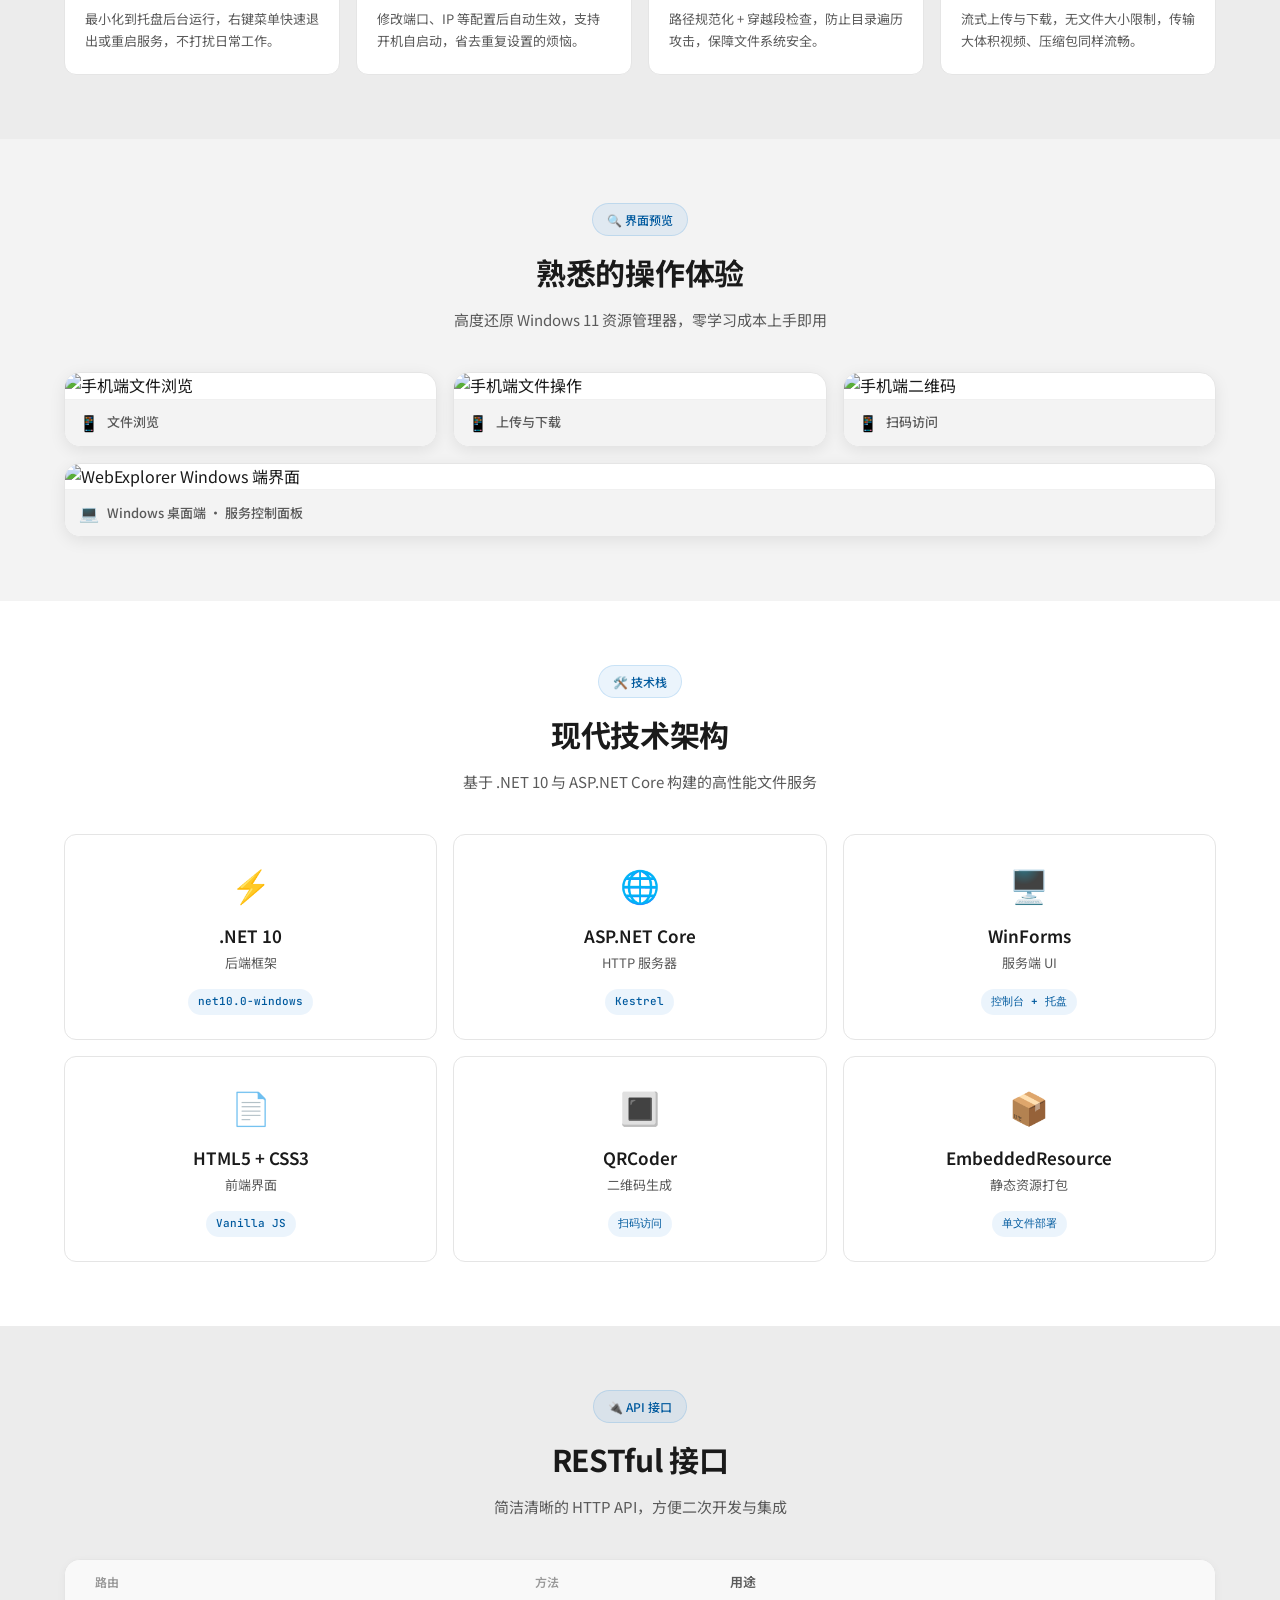
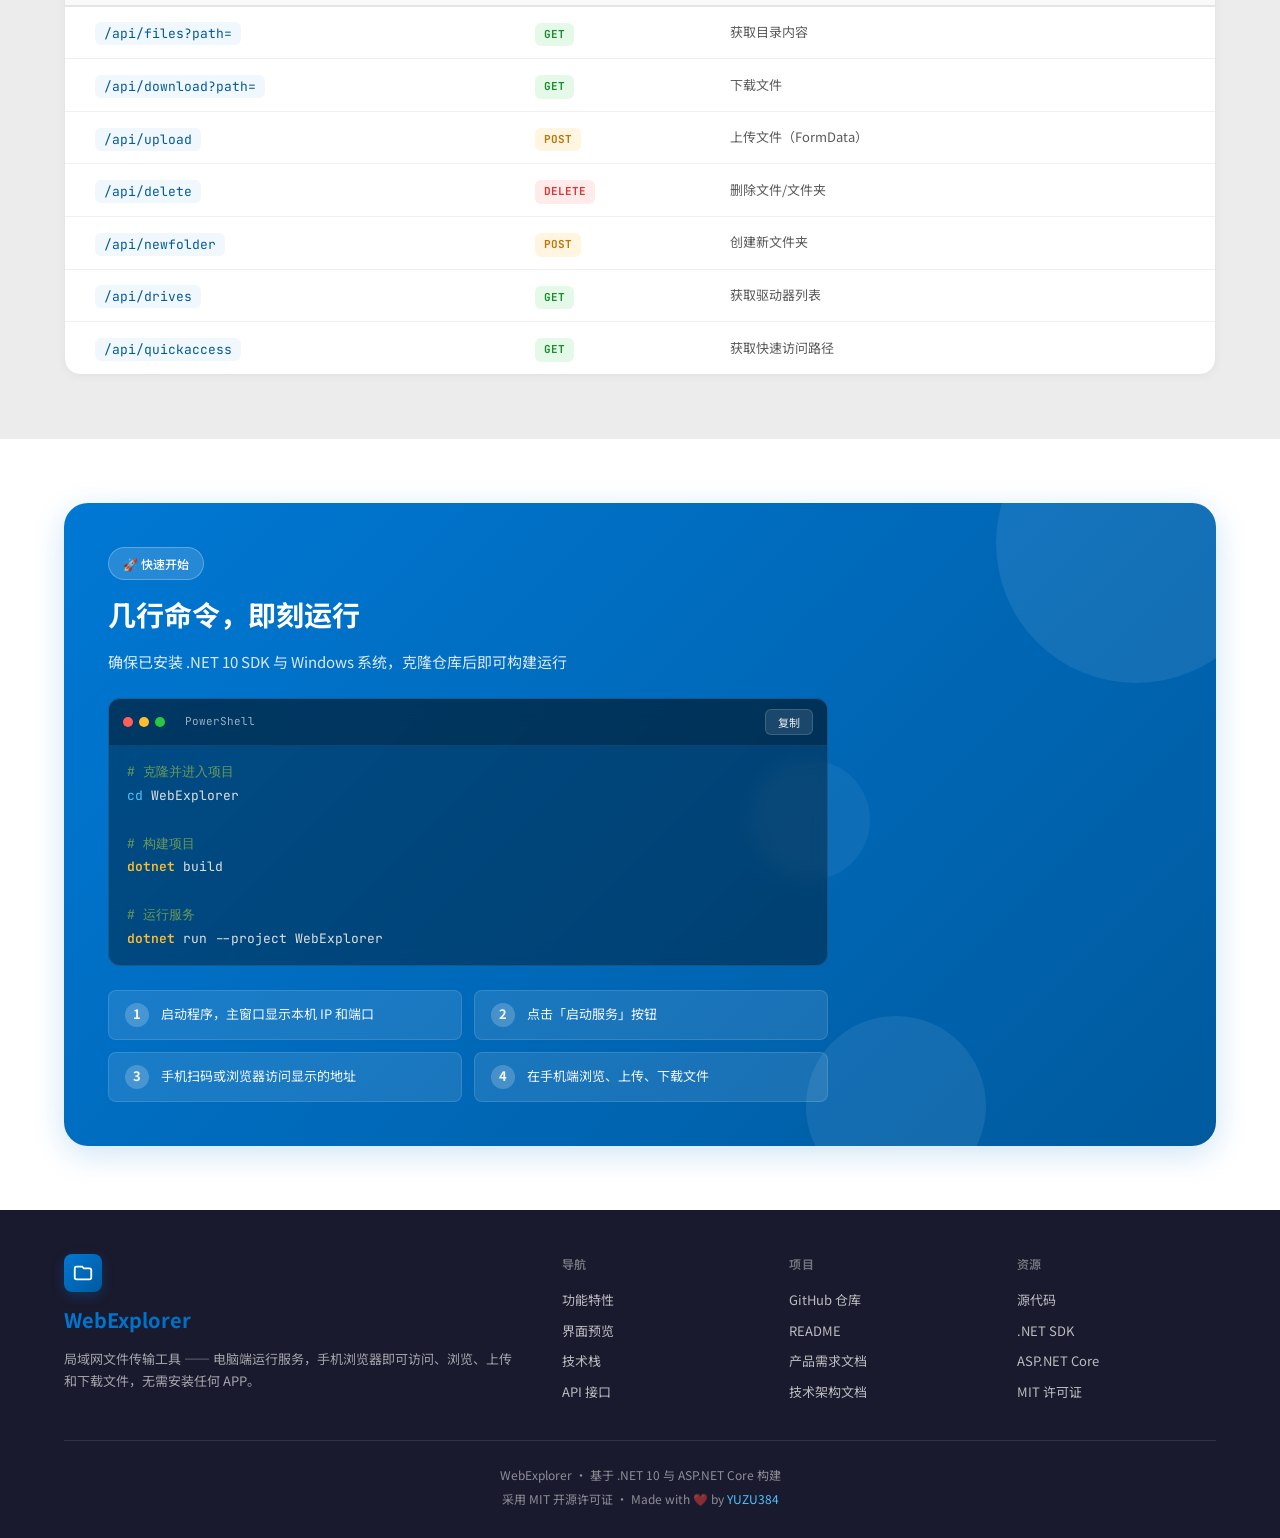
==== commit 9f8b722f: "添加预览图" ====
--- a/index.html
+++ b/index.html
@@ -347,57 +347,33 @@
                 <h2 class="section-title">熟悉的操作体验</h2>
                 <p class="section-description">高度还原 Windows 11 资源管理器，零学习成本上手即用</p>
             </div>
-            <div class="preview-showcase">
-                <div class="preview-card preview-main">
-                    <div class="preview-image-wrapper">
-                        <div class="preview-mockup-mini">
-                            <div class="mini-window">
-                                <div class="mini-titlebar">
-                                    <span>此电脑 › 桌面</span>
-                                    <div class="mini-controls"><span></span><span></span><span></span></div>
-                                </div>
-                                <div class="mini-body">
-                                    <div class="mini-sidebar">
-                                        <div class="mini-sb-item active">🖥️ 桌面</div>
-                                        <div class="mini-sb-item">📄 文档</div>
-                                        <div class="mini-sb-item">⬇️ 下载</div>
-                                        <div class="mini-sb-item">🖼️ 图片</div>
-                                    </div>
-                                    <div class="mini-files">
-                                        <div class="mini-file">📁</div>
-                                        <div class="mini-file">📁</div>
-                                        <div class="mini-file">🖼️</div>
-                                        <div class="mini-file">📄</div>
-                                        <div class="mini-file">📁</div>
-                                        <div class="mini-file">🎬</div>
-                                    </div>
-                                </div>
-                            </div>
-                        </div>
-                    </div>
-                    <div class="preview-info">
-                        <h3>文件管理器主界面</h3>
-                        <p>侧边栏 + 面包屑 + 工具栏的经典布局，图标视图与列表视图自由切换</p>
-                    </div>
-                </div>
-                <div class="preview-card preview-side">
-                    <div class="preview-image-wrapper">
-                        <div class="qr-mockup">
-                            <div class="qr-grid">
-                                <span></span><span></span><span></span><span></span><span></span><span></span><span></span>
-                                <span></span><span class="on"></span><span></span><span class="on"></span><span></span><span class="on"></span><span></span>
-                                <span></span><span class="on"></span><span class="on"></span><span></span><span class="on"></span><span></span><span></span>
-                                <span></span><span></span><span class="on"></span><span class="on"></span><span></span><span class="on"></span><span></span>
-                                <span></span><span class="on"></span><span></span><span class="on"></span><span class="on"></span><span></span><span></span>
-                                <span></span><span></span><span class="on"></span><span></span><span class="on"></span><span class="on"></span><span></span>
-                                <span></span><span class="on"></span><span></span><span class="on"></span><span></span><span></span><span></span>
-                            </div>
-                            <div class="qr-label">http://192.168.1.100:8080</div>
-                        </div>
-                    </div>
-                    <div class="preview-info">
-                        <h3>二维码扫码访问</h3>
-                        <p>服务端生成访问地址二维码，手机扫码即可打开，告别手动输入</p>
+            <div class="preview-gallery">
+                <div class="preview-item">
+                    <img src="https://raw.githubusercontent.com/YUZU384/WebExplorer/main/pic/phone1.jpg" alt="手机端文件浏览" loading="lazy">
+                    <div class="preview-caption">
+                        <span class="preview-icon">📱</span>
+                        <span>文件浏览</span>
+                    </div>
+                </div>
+                <div class="preview-item">
+                    <img src="https://raw.githubusercontent.com/YUZU384/WebExplorer/main/pic/phone2.jpg" alt="手机端文件操作" loading="lazy">
+                    <div class="preview-caption">
+                        <span class="preview-icon">📱</span>
+                        <span>上传与下载</span>
+                    </div>
+                </div>
+                <div class="preview-item">
+                    <img src="https://raw.githubusercontent.com/YUZU384/WebExplorer/main/pic/phone3.jpg" alt="手机端二维码" loading="lazy">
+                    <div class="preview-caption">
+                        <span class="preview-icon">📱</span>
+                        <span>扫码访问</span>
+                    </div>
+                </div>
+                <div class="preview-item preview-item-main">
+                    <img src="https://raw.githubusercontent.com/YUZU384/WebExplorer/main/pic/windows.jpeg" alt="WebExplorer Windows 端界面" loading="lazy">
+                    <div class="preview-caption">
+                        <span class="preview-icon">💻</span>
+                        <span>Windows 桌面端 · 服务控制面板</span>
                     </div>
                 </div>
             </div>
--- a/styles.css
+++ b/styles.css
@@ -903,15 +903,15 @@
 }
 
 /* ============================================
-   界面预览
+   界面预览 - 图片画廊
    ============================================ */
-.preview-showcase {
-    display: flex;
-    gap: 24px;
-    align-items: stretch;
-}
-
-.preview-card {
+.preview-gallery {
+    display: grid;
+    grid-template-columns: repeat(3, 1fr);
+    gap: 16px;
+}
+
+.preview-item {
     background: var(--bg-card);
     border-radius: var(--radius-xl);
     overflow: hidden;
@@ -920,178 +920,35 @@
     transition: var(--transition-normal);
 }
 
-.preview-card:hover {
+.preview-item:hover {
     box-shadow: var(--shadow-lg);
-    transform: translateY(-4px);
-}
-
-.preview-main {
-    flex: 1.4;
-}
-
-.preview-side {
-    flex: 1;
-}
-
-.preview-image-wrapper {
-    position: relative;
-    overflow: hidden;
-    background: linear-gradient(135deg, #EAF4FC 0%, #F0F6FA 100%);
-    aspect-ratio: 16/10;
-    display: flex;
-    align-items: center;
-    justify-content: center;
-    padding: 20px;
-}
-
-.preview-main .preview-image-wrapper {
-    aspect-ratio: 16/11;
-}
-
-/* 迷你资源管理器模型 */
-.preview-mockup-mini {
+    transform: translateY(-3px);
+}
+
+.preview-item-main {
+    grid-column: span 3;
+}
+
+.preview-item img {
     width: 100%;
-    max-width: 440px;
-}
-
-.mini-window {
-    background: white;
-    border-radius: var(--radius-md);
-    box-shadow: var(--shadow-lg);
-    overflow: hidden;
-    border: 1px solid var(--border-color);
-}
-
-.mini-titlebar {
-    display: flex;
-    align-items: center;
-    justify-content: space-between;
-    padding: 7px 10px;
-    background: #EDEDED;
-    border-bottom: 1px solid var(--border-light);
-    font-size: 11px;
+    height: auto;
+    display: block;
+}
+
+.preview-caption {
+    display: flex;
+    align-items: center;
+    gap: 8px;
+    padding: 10px 14px;
+    font-size: 13px;
     font-weight: 500;
     color: var(--text-secondary);
-}
-
-.mini-controls {
-    display: flex;
-    gap: 5px;
-}
-
-.mini-controls span {
-    width: 9px;
-    height: 9px;
-    border-radius: 50%;
-    background: #ddd;
-}
-
-.mini-controls span:nth-child(1) { background: #FFBD2E; }
-.mini-controls span:nth-child(2) { background: #28C840; }
-.mini-controls span:nth-child(3) { background: #FF5F57; }
-
-.mini-body {
-    display: flex;
-    min-height: 170px;
-}
-
-.mini-sidebar {
-    width: 90px;
-    background: #FAFAFA;
-    border-right: 1px solid var(--border-light);
-    padding: 6px 5px;
-}
-
-.mini-sb-item {
-    padding: 5px 7px;
-    border-radius: var(--radius-sm);
-    font-size: 10px;
-    color: var(--text-secondary);
-    margin-bottom: 2px;
-}
-
-.mini-sb-item.active {
-    background: rgba(0, 120, 212, 0.1);
-    color: var(--we-blue-dark);
-    font-weight: 600;
-}
-
-.mini-files {
-    flex: 1;
-    padding: 10px;
-    display: grid;
-    grid-template-columns: repeat(3, 1fr);
-    gap: 6px;
-    align-content: start;
-}
-
-.mini-file {
-    font-size: 22px;
-    text-align: center;
-    padding: 6px 3px;
-    border-radius: var(--radius-sm);
-    transition: var(--transition-fast);
-}
-
-.mini-file:hover {
-    background: rgba(0, 120, 212, 0.06);
-}
-
-/* 二维码模型 */
-.qr-mockup {
-    display: flex;
-    flex-direction: column;
-    align-items: center;
-    gap: 14px;
-}
-
-.qr-grid {
-    display: grid;
-    grid-template-columns: repeat(7, 1fr);
-    gap: 3px;
-    padding: 16px;
-    background: white;
-    border-radius: var(--radius-lg);
-    box-shadow: var(--shadow-md);
-    border: 1px solid var(--border-color);
-}
-
-.qr-grid span {
-    width: 15px;
-    height: 15px;
-    border-radius: 3px;
-    background: transparent;
-}
-
-.qr-grid span.on {
-    background: var(--text-primary);
-}
-
-.qr-label {
-    font-family: 'JetBrains Mono', monospace;
-    font-size: 12px;
-    color: var(--text-secondary);
-    background: var(--bg-card);
-    padding: 5px 12px;
-    border-radius: 100px;
-    border: 1px solid var(--border-color);
-}
-
-.preview-info {
-    padding: 18px;
-}
-
-.preview-info h3 {
+    background: var(--bg-primary);
+    border-top: 1px solid var(--border-light);
+}
+
+.preview-icon {
     font-size: 16px;
-    font-weight: 600;
-    margin-bottom: 6px;
-    color: var(--text-primary);
-}
-
-.preview-info p {
-    font-size: 13px;
-    color: var(--text-secondary);
-    line-height: 1.7;
 }
 
 /* ============================================
@@ -1600,8 +1457,12 @@
         display: flex;
     }
 
-    .preview-showcase {
-        flex-direction: column;
+    .preview-gallery {
+        grid-template-columns: 1fr;
+    }
+
+    .preview-item-main {
+        grid-column: span 1;
     }
 
     .workflow-steps {
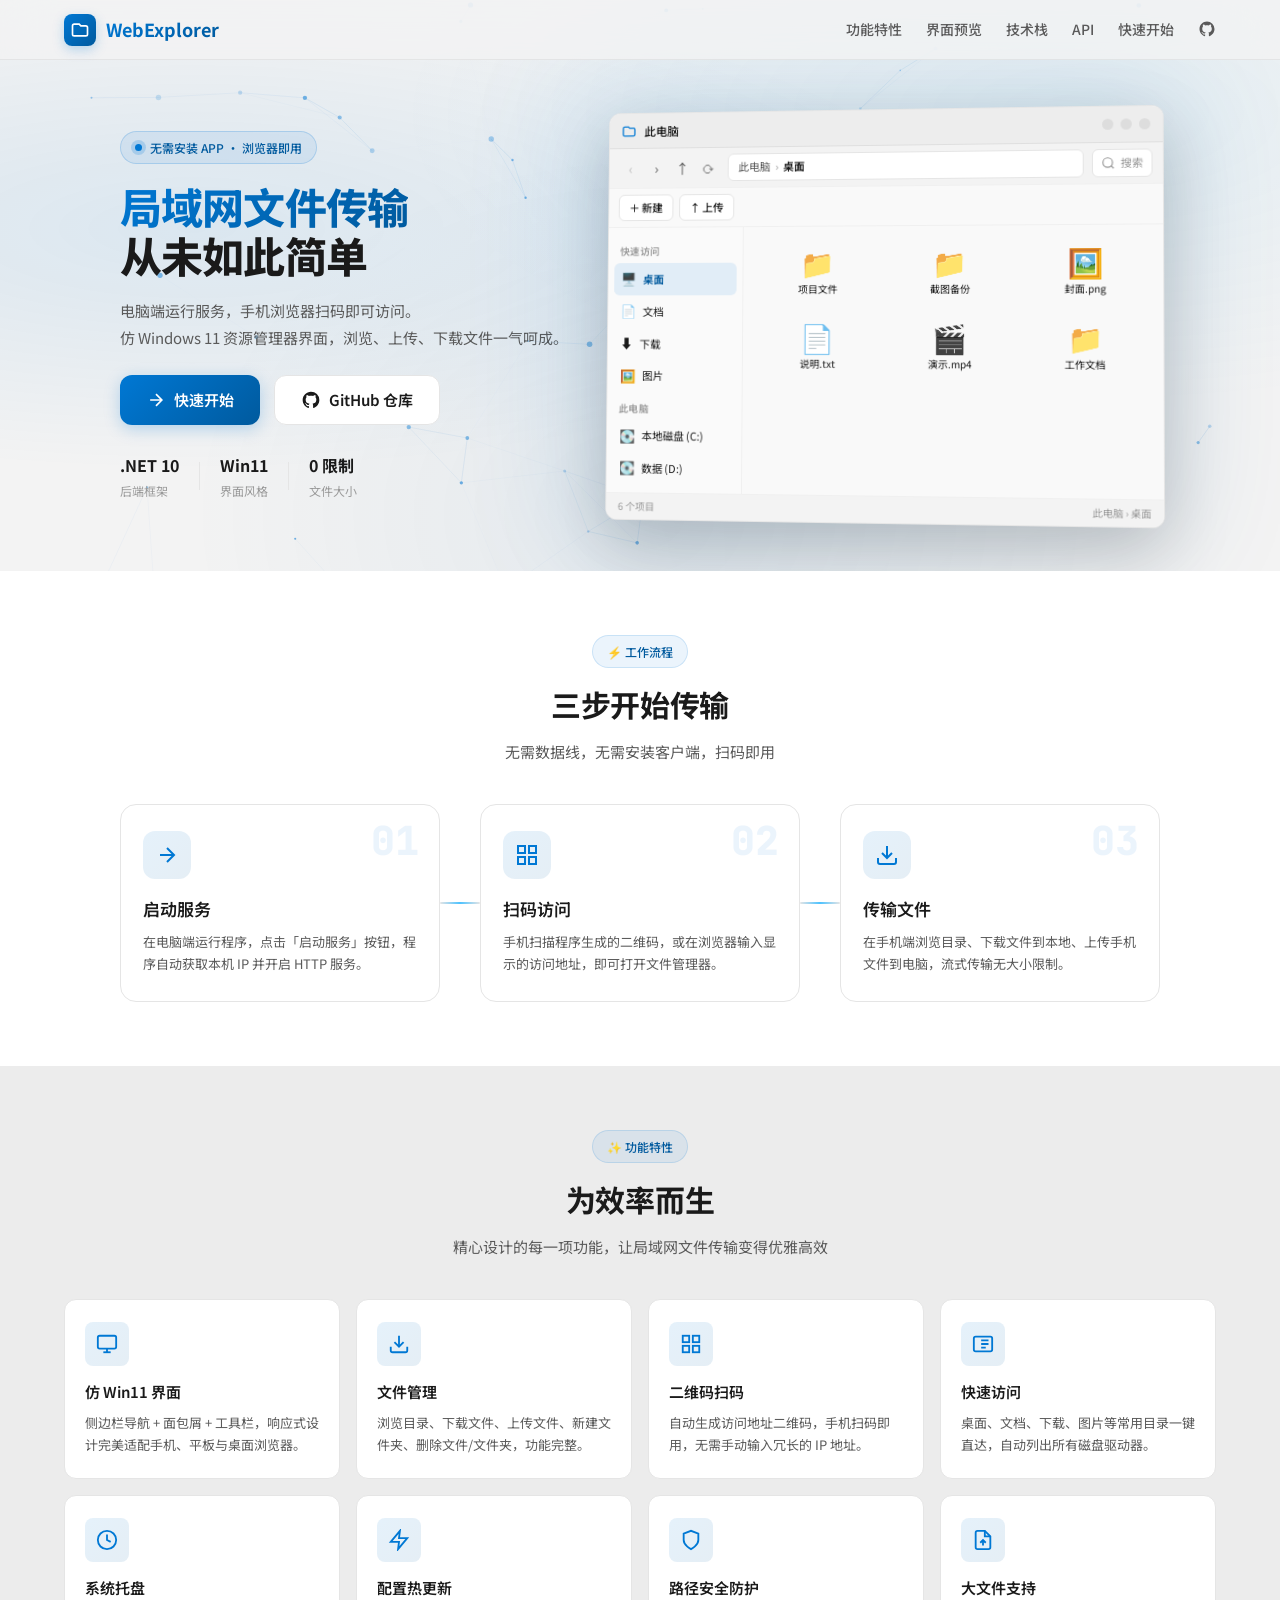
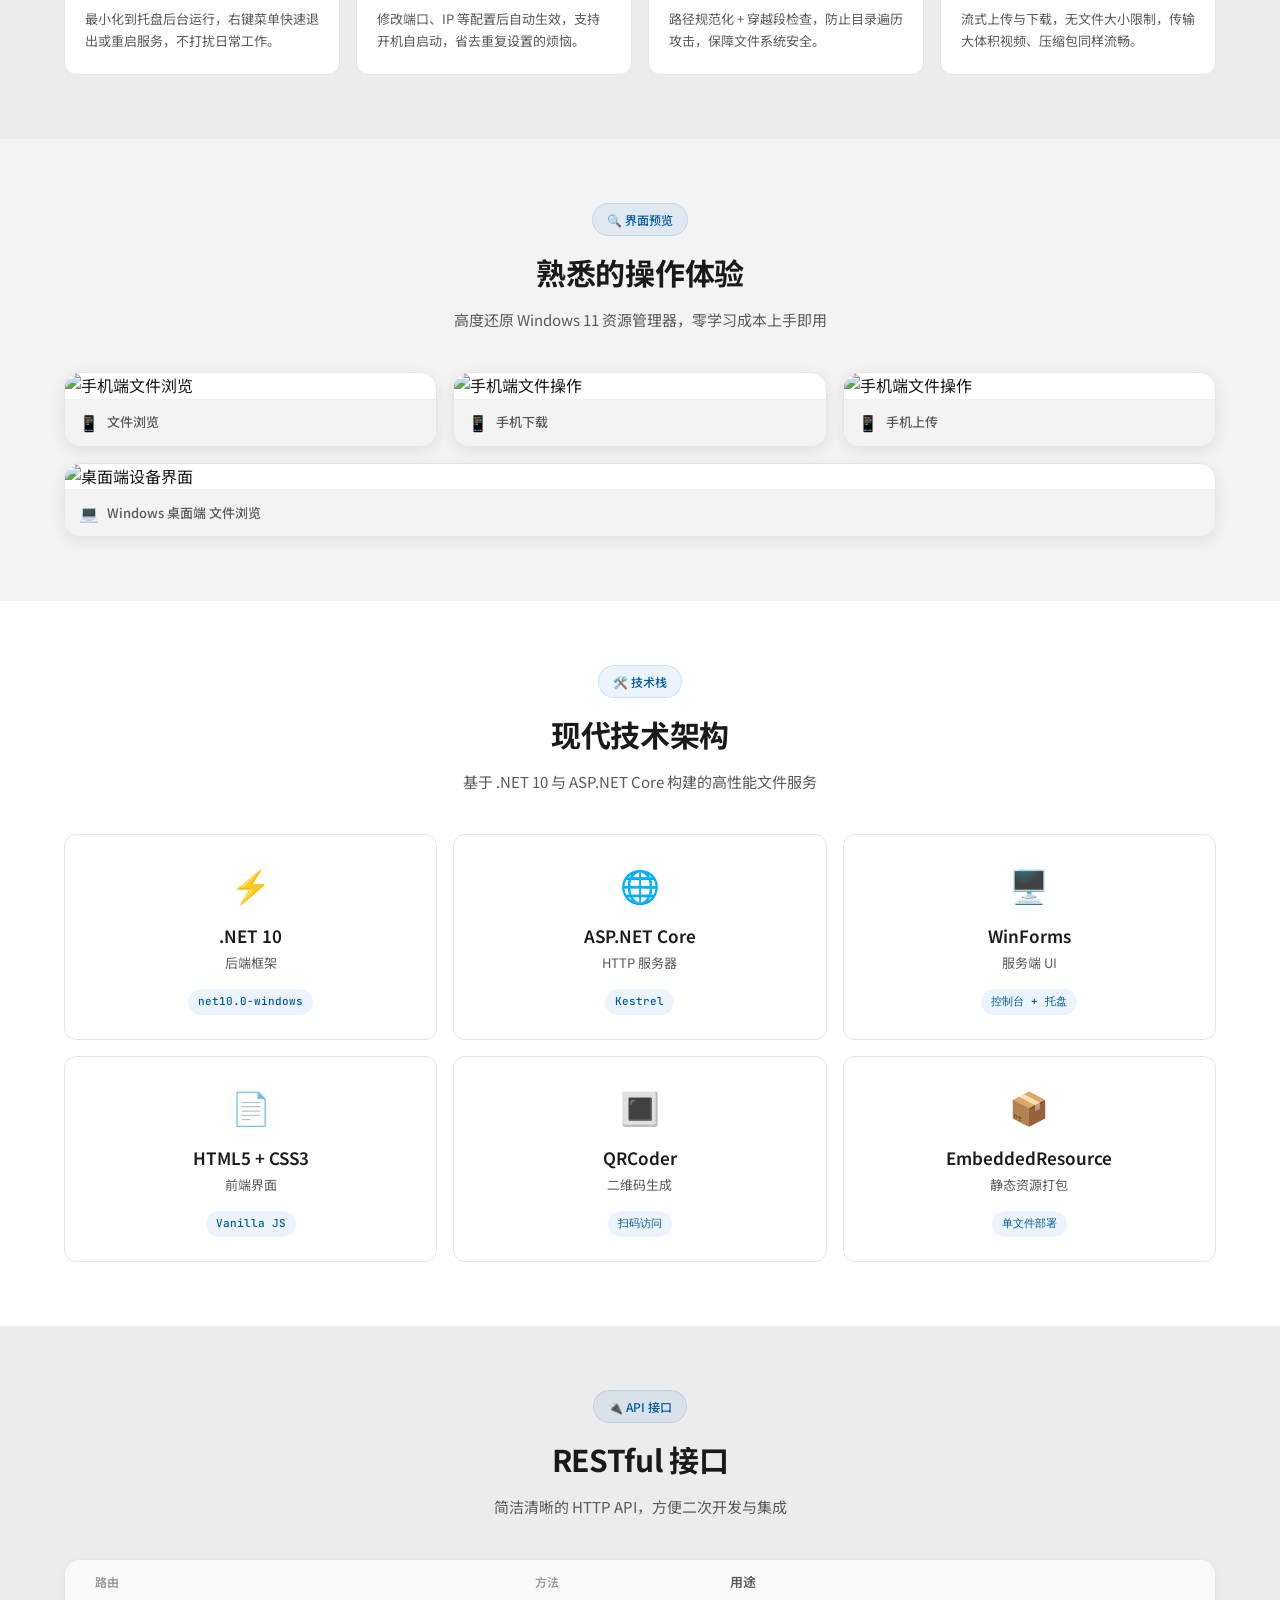
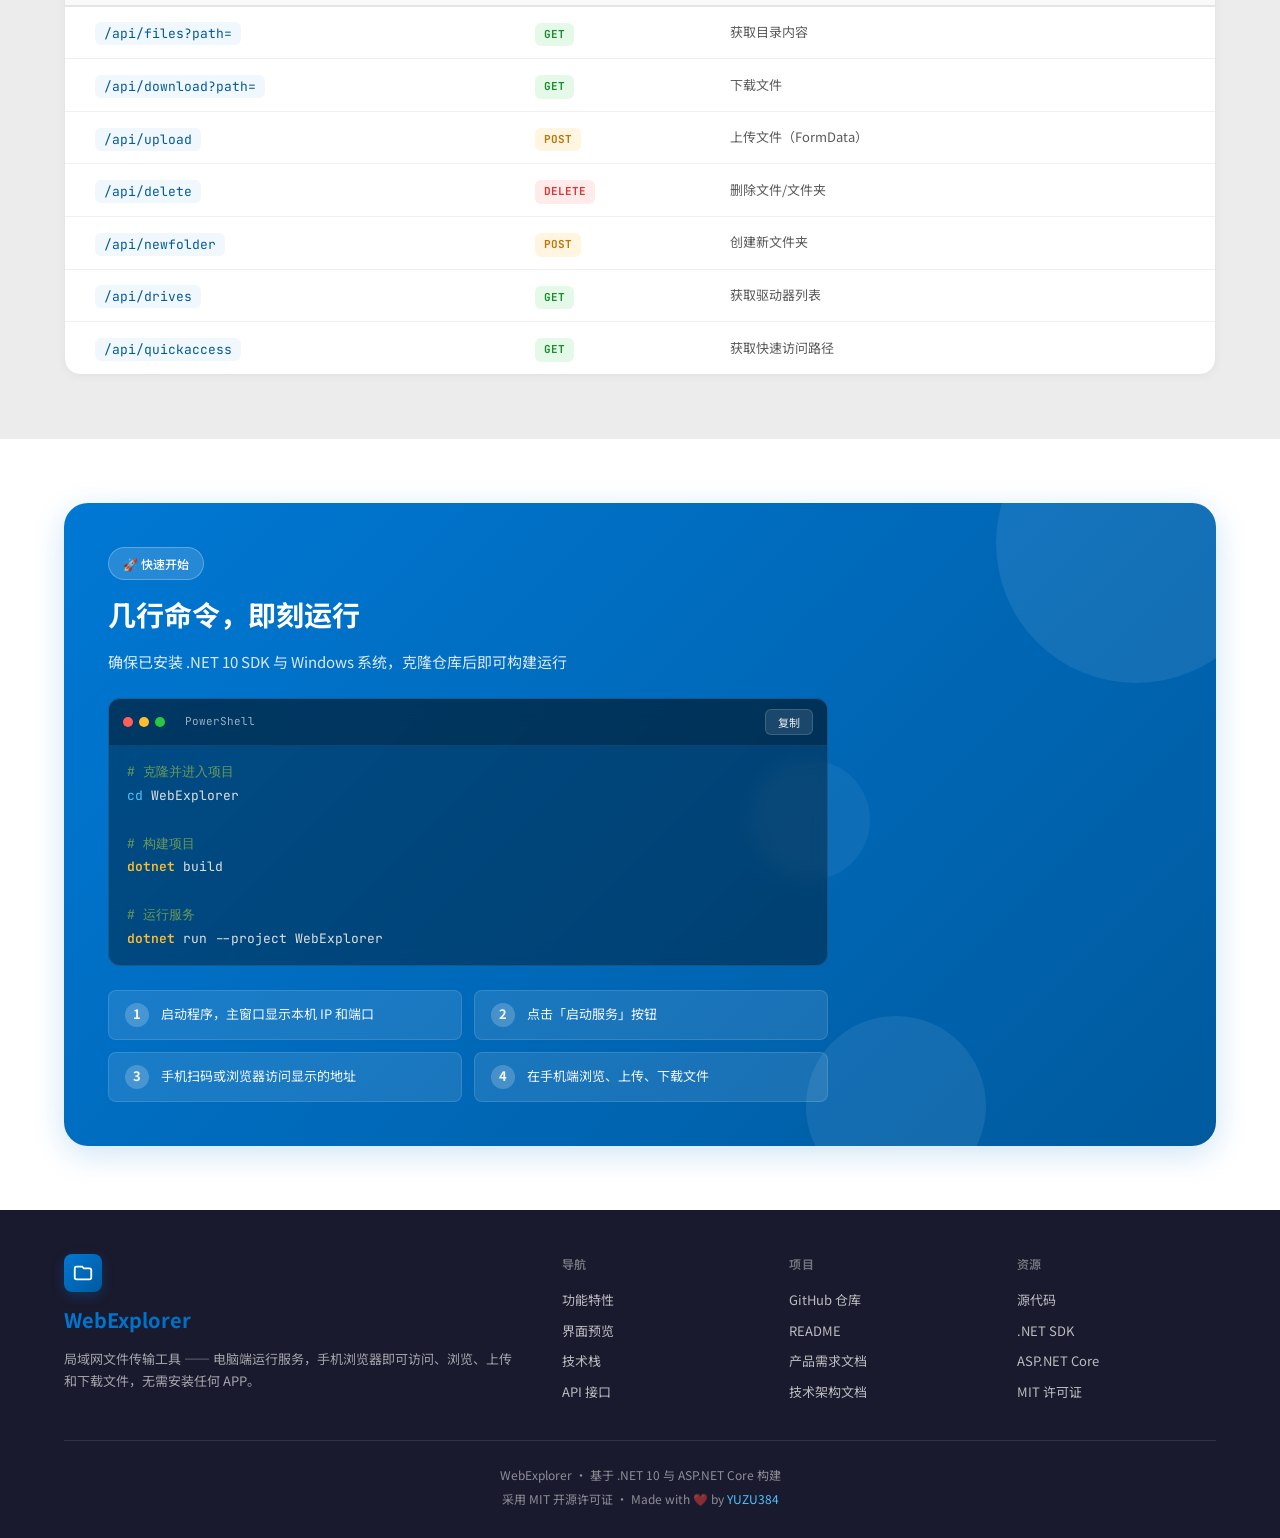
==== commit 8e4d23b1: "修改了错误说明" ====
--- a/index.html
+++ b/index.html
@@ -359,21 +359,21 @@
                     <img src="https://raw.githubusercontent.com/YUZU384/WebExplorer/main/pic/phone2.jpg" alt="手机端文件操作" loading="lazy">
                     <div class="preview-caption">
                         <span class="preview-icon">📱</span>
-                        <span>上传与下载</span>
+                        <span>手机下载</span>
                     </div>
                 </div>
                 <div class="preview-item">
-                    <img src="https://raw.githubusercontent.com/YUZU384/WebExplorer/main/pic/phone3.jpg" alt="手机端二维码" loading="lazy">
+                    <img src="https://raw.githubusercontent.com/YUZU384/WebExplorer/main/pic/phone3.jpg" alt="手机端文件操作" loading="lazy">
                     <div class="preview-caption">
                         <span class="preview-icon">📱</span>
-                        <span>扫码访问</span>
+                        <span>手机上传</span>
                     </div>
                 </div>
                 <div class="preview-item preview-item-main">
-                    <img src="https://raw.githubusercontent.com/YUZU384/WebExplorer/main/pic/windows.jpeg" alt="WebExplorer Windows 端界面" loading="lazy">
+                    <img src="https://raw.githubusercontent.com/YUZU384/WebExplorer/main/pic/windows.jpeg" alt="桌面端设备界面" loading="lazy">
                     <div class="preview-caption">
                         <span class="preview-icon">💻</span>
-                        <span>Windows 桌面端 · 服务控制面板</span>
+                        <span>Windows 桌面端 文件浏览</span>
                     </div>
                 </div>
             </div>
